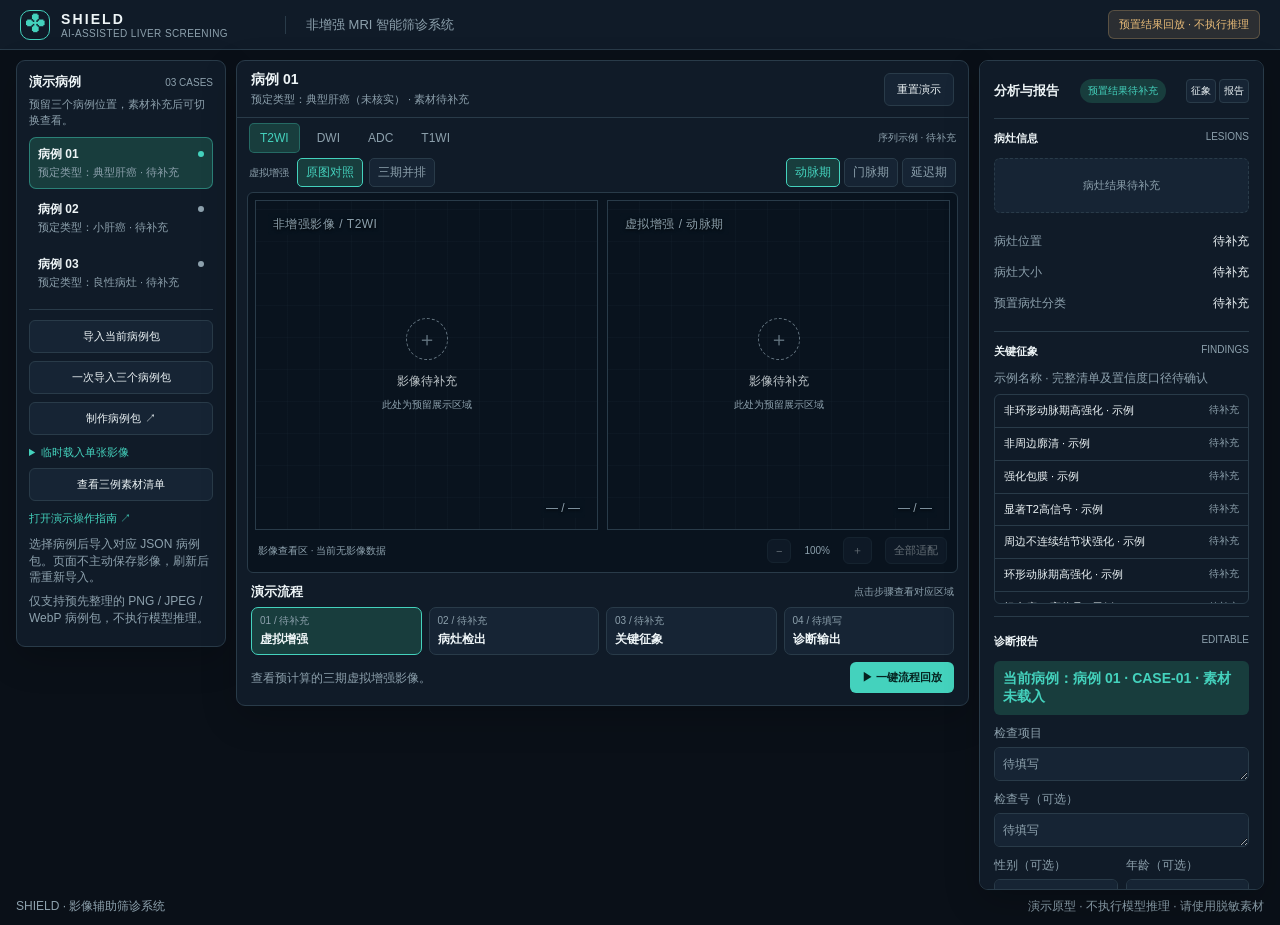
==== index.html @ f7bea554 "Publish SHIELD demonstration" ====
<!doctype html>
<html lang="zh-CN">
<head>
<meta charset="utf-8"><meta name="viewport" content="width=device-width,initial-scale=1">
<title>SHIELD · 非增强 MRI 智能筛诊系统</title>
<style>
:root{font-family:-apple-system,BlinkMacSystemFont,"Segoe UI","PingFang SC","Microsoft YaHei",sans-serif;color-scheme:dark;--bg:#0a1018;--surface:#101b28;--surface2:#162434;--text:#eef5f7;--muted:#8da1ad;--line:#293b49;--accent:#44d2bd;--accent-soft:#183d3d;--panel:#09131e;--amber:#e8bb78;--shadow:0 12px 36px #0003}
*{box-sizing:border-box}body{margin:0;background:var(--bg);color:var(--text);font-size:14px}button,textarea{font:inherit}button{cursor:pointer}button:focus-visible,textarea:focus-visible{outline:2px solid var(--accent);outline-offset:2px}.light{color-scheme:light;--bg:#eef5f4;--surface:#fff;--surface2:#f5f9f8;--text:#172e32;--muted:#6d8384;--line:#dce9e6;--accent:#148e80;--accent-soft:#dff4ee;--panel:#e6f0ed;--amber:#a46b2d;--shadow:0 16px 40px #2b61580c}.top{height:72px;background:var(--surface);border-bottom:1px solid var(--line);display:flex;align-items:center;gap:20px;padding:0 28px}.logo{display:flex;align-items:center;gap:11px;min-width:245px}.mark{width:34px;height:34px;border:1px solid var(--accent);border-radius:10px;display:grid;place-items:center;color:var(--accent);font-weight:800;font-size:19px}.brand{font-weight:800;letter-spacing:.15em;font-size:16px}.brand small{display:block;font-weight:400;letter-spacing:.04em;color:var(--muted);font-size:10px;margin-top:3px}.top-title{font-size:13px;color:var(--muted);border-left:1px solid var(--line);padding-left:20px}.spacer{flex:1}.badge{color:var(--amber);background:color-mix(in srgb,var(--amber) 12%,transparent);border:1px solid color-mix(in srgb,var(--amber) 25%,transparent);padding:6px 10px;border-radius:6px;font-size:11px;white-space:nowrap}.theme{border:1px solid var(--line);background:var(--surface2);border-radius:8px;display:flex;padding:3px;gap:2px}.theme button{border:0;background:transparent;color:var(--muted);padding:7px 10px;border-radius:5px;font-size:12px}.theme button.active{background:var(--surface);color:var(--text);box-shadow:0 2px 6px #0002}.main{max-width:1800px;margin:auto;padding:22px 26px}.intro{display:flex;align-items:end;justify-content:space-between;gap:20px;margin-bottom:20px}.eyebrow{text-transform:uppercase;color:var(--accent);font-size:10px;letter-spacing:.18em;font-weight:800}.intro h1{font-size:21px;letter-spacing:.04em;margin:7px 0 6px}.intro p{font-size:12px;color:var(--muted);margin:0}.intro-right{font-size:11px;color:var(--muted);text-align:right;line-height:1.8}.layout{display:grid;grid-template-columns:228px minmax(410px,1fr) 285px;gap:14px;align-items:start}.card{background:var(--surface);border:1px solid var(--line);border-radius:9px;box-shadow:var(--shadow)}.side{padding:18px 14px}.headrow{display:flex;justify-content:space-between;align-items:center}.label{font-size:13px;font-weight:700}.count{font-size:10px;color:var(--muted)}.side-note{font-size:11px;color:var(--muted);line-height:1.7;margin:9px 0 15px}.case{display:block;text-align:left;width:100%;border:1px solid transparent;background:transparent;color:var(--text);border-radius:7px;padding:12px;margin-bottom:6px}.case:hover{background:var(--surface2)}.case.active{border-color:color-mix(in srgb,var(--accent) 45%,transparent);background:var(--accent-soft)}.case-top{display:flex;align-items:center;justify-content:space-between;font-weight:700;font-size:12px}.case-sub{font-size:11px;color:var(--muted);margin-top:8px}.dot{width:6px;height:6px;border-radius:50%;background:var(--muted)}.case.active .dot{background:var(--accent)}.sidebar-end{margin-top:25px;border-top:1px solid var(--line);padding:16px 5px 0;color:var(--muted);font-size:11px;line-height:1.8}.work{overflow:hidden}.work-head{padding:17px 19px;display:flex;justify-content:space-between;gap:15px;align-items:center;border-bottom:1px solid var(--line)}.work-title{font-size:14px;font-weight:700}.work-title small{display:block;color:var(--muted);font-weight:400;font-size:11px;margin-top:6px}.ghost{background:var(--surface2);color:var(--text);border:1px solid var(--line);padding:8px 12px;border-radius:6px;font-size:11px}.view-controls{display:flex;gap:6px;align-items:center;padding:12px 17px;flex-wrap:wrap}.tab{background:transparent;border:1px solid transparent;color:var(--muted);padding:7px 10px;border-radius:5px;font-size:11px}.tab.active{background:var(--accent-soft);color:var(--accent);border-color:color-mix(in srgb,var(--accent) 30%,transparent)}.viewer{background:var(--panel);margin:0 14px;padding:13px;border:1px solid var(--line);border-radius:6px}.view-grid{display:grid;grid-template-columns:1fr 1fr;gap:9px}.viewport{position:relative;min-height:330px;border:1px solid var(--line);background:repeating-linear-gradient(0deg,transparent 0px,transparent 31px,color-mix(in srgb,var(--line) 22%,transparent) 32px),repeating-linear-gradient(90deg,transparent 0px,transparent 31px,color-mix(in srgb,var(--line) 22%,transparent) 32px);display:grid;place-items:center}.viewport-label{position:absolute;left:12px;top:12px;font-size:10px;letter-spacing:.04em;color:var(--muted)}.viewport-corner{position:absolute;right:12px;bottom:11px;font-size:10px;color:var(--muted)}.placeholder{text-align:center;color:var(--muted)}.placeholder-icon{width:42px;height:42px;margin:0 auto 13px;border:1px dashed var(--muted);border-radius:50%;display:grid;place-items:center;font-size:20px;font-weight:200;opacity:.7}.placeholder b{display:block;font-size:12px;font-weight:500;color:var(--text);opacity:.8}.placeholder span{display:block;font-size:10px;margin-top:8px}.under-view{display:flex;align-items:center;justify-content:space-between;gap:8px;padding:13px 5px 2px;color:var(--muted);font-size:10px}.viewtools{display:flex;gap:13px}.stages{padding:18px 19px 20px}.stages-title{display:flex;justify-content:space-between;align-items:center;margin-bottom:12px}.steps{display:grid;grid-template-columns:repeat(4,1fr);gap:7px}.step{background:var(--surface2);border:1px solid var(--line);border-radius:7px;padding:11px 9px;text-align:left;color:var(--text);min-height:58px}.step.active{border-color:var(--accent);background:var(--accent-soft)}.step small{font-size:9px;color:var(--muted);display:block;margin-bottom:5px}.step span{font-size:11px;font-weight:700}.nextrow{display:flex;align-items:center;justify-content:space-between;margin-top:13px;gap:10px}.nextrow p{color:var(--muted);font-size:10px;line-height:1.5;margin:0}.primary{background:var(--accent);color:#05221f;border:0;border-radius:6px;padding:10px 14px;font-size:11px;font-weight:700;white-space:nowrap}.right{padding:18px}.result-head{padding-bottom:15px;border-bottom:1px solid var(--line)}.pill{font-size:10px;color:var(--accent);background:var(--accent-soft);padding:5px 8px;border-radius:20px}.result-section{padding:17px 0;border-bottom:1px solid var(--line)}.section-title{font-size:11px;font-weight:700;display:flex;justify-content:space-between}.section-title span{font-size:10px;font-weight:400;color:var(--muted)}.empty{padding:17px 10px;background:var(--surface2);border:1px dashed var(--line);text-align:center;color:var(--muted);border-radius:6px;font-size:11px;margin-top:12px;line-height:1.7}.fields{margin-top:13px}.field{display:flex;justify-content:space-between;gap:10px;color:var(--muted);padding:7px 0;font-size:11px}.field span:last-child{color:var(--text)}.report{padding-top:17px}.report textarea{display:block;width:100%;min-height:93px;margin:11px 0 10px;resize:vertical;color:var(--text);background:var(--surface2);border:1px solid var(--line);border-radius:6px;padding:10px;font-size:11px;line-height:1.7}.report textarea::placeholder{color:var(--muted)}.report-actions{display:flex;justify-content:space-between;align-items:center;gap:5px}.report-actions span{font-size:10px;color:var(--muted)}.footer{margin-top:16px;color:var(--muted);font-size:10px;display:flex;justify-content:space-between;gap:10px}.light .main{padding-top:30px}.light .card{border-radius:15px}.light .top{height:76px}.light .viewport{border-radius:8px}.light .intro h1{font-size:24px;letter-spacing:0}.light .step{border-radius:10px}.light .case{border-radius:10px}.light .mark{background:var(--accent);color:white}.light .primary{color:white}.light .viewer{border-radius:10px}.light .badge{border-radius:20px}
@media(max-width:1100px){.layout{grid-template-columns:190px minmax(350px,1fr)}.right{grid-column:1/-1;display:grid;grid-template-columns:1fr 1fr;gap:15px}.right .result-head{grid-column:1/-1}.report{padding-top:0}.top-title{display:none}.logo{min-width:auto}}@media(max-width:700px){.top{height:auto;padding:13px;flex-wrap:wrap;gap:10px}.logo{flex:1}.top .badge{order:3}.main{padding:18px 12px}.intro{align-items:start}.intro-right{display:none}.layout{display:flex;flex-direction:column}.card{width:100%}.side{padding:13px}.side-note,.sidebar-end{display:none}.case{width:32%;display:inline-block;vertical-align:top;padding:10px 5px}.case-sub{font-size:10px}.view-grid{grid-template-columns:1fr}.viewport{min-height:220px}.steps{grid-template-columns:1fr 1fr}.right{display:block}.result-head{margin-bottom:0}.footer{display:block}.footer span{display:block;margin-top:5px}}
.phase-toolbar{display:flex;align-items:center;gap:6px;flex-wrap:wrap;margin:0 14px 10px}.phase-toolbar[hidden]{display:none}.phase-caption{font-size:10px;color:var(--muted);margin-right:2px}.phase-toolbar .spacer{min-width:8px}.phase-button{border:1px solid var(--line);background:var(--surface2);color:var(--muted);border-radius:5px;padding:7px 9px;font-size:11px}.phase-button.active{border-color:var(--accent);color:var(--accent);background:var(--accent-soft)}.view-grid.triple{grid-template-columns:repeat(3,minmax(0,1fr))}.view-grid.triple .viewport{min-width:0}.storage-warning{color:var(--amber)!important;line-height:1.4}@media(max-width:700px){.view-grid.triple{grid-template-columns:1fr}.phase-toolbar .spacer{display:none}.phase-toolbar{margin-top:0}.phase-caption{width:100%}}
@media print{.boot-warning{display:none}body{background:white;color:#111}.top,.intro,.side,.work,.footer,.result-head,.result-section,.report-actions{display:none!important}.main{padding:0}.layout{display:block}.right{display:block;box-shadow:none;border:0;padding:0}.report{display:block}.report:before{content:'SHIELD 非增强 MRI 智能筛诊报告 · 演示样式';display:block;font-size:20px;font-weight:bold;margin-bottom:20px}.report textarea{min-height:450px;border:0;color:#111;background:white;resize:none;font-size:14px}.report .section-title{font-size:14px}}

.lesion-toolbar{display:flex;align-items:center;gap:12px;flex-wrap:wrap;margin:0 15px 10px;color:var(--muted);font-size:11px}.lesion-toolbar[hidden]{display:none}.lesion-toolbar label{display:flex;align-items:center;gap:5px;color:var(--text)}.lesion-toolbar input{accent-color:var(--accent)}.lesion-toolbar select{background:var(--surface2);color:var(--text);border:1px solid var(--line);border-radius:5px;padding:4px;max-width:200px}.lesion-toolbar label[hidden]{display:none}.lesion-toolbar .notice{color:var(--amber)}
.report-fields{margin-top:12px;display:grid;gap:10px}.report-field{display:grid;gap:5px;font-size:11px;color:var(--muted)}.report-field input,.report-field textarea{width:100%;background:var(--surface2);border:1px solid var(--line);border-radius:6px;color:var(--text);padding:8px;font:inherit}.report-field textarea{margin:0;min-height:85px;resize:vertical}.report-field input::placeholder,.report-field textarea::placeholder{color:var(--muted)}.report-row{display:grid;grid-template-columns:1fr 1fr;gap:8px}.report-case{padding:9px;border-radius:6px;background:var(--accent-soft);color:var(--accent);font-weight:700}.print-report{display:none}.signs-note{font-size:10px;color:var(--muted);line-height:1.5;margin:10px 0 7px}.signs-list{max-height:210px;overflow:auto;border:1px solid var(--line);border-radius:6px}.sign-row{display:flex;align-items:flex-start;justify-content:space-between;gap:8px;padding:8px 9px;font-size:11px;line-height:1.45;border-bottom:1px solid var(--line)}.sign-row:last-child{border-bottom:0}.sign-row[data-finding]{width:100%;background:transparent;color:var(--text);border-top:0;border-left:0;border-right:0;text-align:left;cursor:pointer}.sign-row[data-finding]:hover,.sign-row[data-finding].active{background:var(--accent-soft)}.sign-status{white-space:nowrap;color:var(--muted);font-size:10px}
@media print{.report>*{display:none!important}.report:before{display:none}.print-report{display:block!important;color:#111;font-size:13px}.print-report h1{text-align:center;font-size:20px}.print-report .print-badge{text-align:center;color:#555;margin-bottom:20px}.print-report dl{display:grid;grid-template-columns:1fr 1fr;gap:10px;border-bottom:1px solid #aaa;padding-bottom:15px}.print-report dl div{display:flex;gap:8px}.print-report dt{font-weight:bold}.print-report dd{margin:0;min-width:0;overflow-wrap:anywhere}.print-report dt{white-space:nowrap}.print-report h2{font-size:14px;margin-top:24px}.print-report p{white-space:pre-wrap;overflow-wrap:anywhere;min-height:35px;line-height:1.6}.print-report .print-footer{border-top:1px solid #aaa;padding-top:15px}}

.boot-warning{padding:12px;background:#4a321b;color:#ffe4b2;font-size:13px}.case-import{border-top:1px solid var(--line);margin-top:18px;padding-top:14px}.case-import button{width:100%}.guide-link{display:block;color:var(--accent);font-size:11px;margin:10px 0;text-decoration:none}.builder-link{display:block;margin-top:8px;text-align:center;text-decoration:none}.single-import{margin-top:10px;font-size:11px;color:var(--muted)}.single-import summary{cursor:pointer;color:var(--accent)}.single-import label{display:flex;gap:6px;align-items:center;margin:8px 0}.single-import select{min-width:0;background:var(--surface2);color:var(--text);border:1px solid var(--line);border-radius:4px;padding:5px}.single-import button{margin-top:3px}.case-import #readinessButton{margin-top:8px}.readiness-dialog{width:min(1040px,calc(100vw - 32px));max-height:85vh;overflow:auto;background:var(--surface);color:var(--text);border:1px solid var(--line);border-radius:10px;padding:22px}.readiness-dialog::backdrop{background:#000a}.readiness-dialog p{color:var(--muted);line-height:1.6;font-size:12px}.readiness-head{display:flex;justify-content:space-between;align-items:center}.readiness-head h2{font-size:18px}.readiness-scroll{overflow:auto}.readiness-dialog table{width:100%;border-collapse:collapse;min-width:760px;text-align:left;font-size:12px}.readiness-dialog th,.readiness-dialog td{padding:12px 8px;border-bottom:1px solid var(--line)}.readiness-dialog th{color:var(--muted);font-weight:500}.case-import p{color:var(--muted);font-size:10px;line-height:1.6}.case-import .error{color:var(--amber)}.viewtools{align-items:center}.viewtools button{padding:5px 8px}.viewtools button:disabled{opacity:.4;cursor:not-allowed}.slice-controls{position:absolute;bottom:8px;left:8px;display:flex;gap:4px;align-items:center;z-index:2;color:var(--text);font-size:10px}.slice-controls button{background:#0d1c29e8;color:var(--text);border:1px solid var(--line);border-radius:4px;padding:3px 7px}.slice-controls button:disabled{opacity:.35;cursor:not-allowed}.result-choices{display:grid;gap:5px}.result-choice{border:1px solid var(--line);background:var(--surface2);color:var(--text);text-align:left;border-radius:5px;padding:8px;font-size:11px}.result-choice.active{border-color:var(--accent);color:var(--accent)}.right-jump{display:flex;gap:3px}.right-jump button{background:var(--surface2);border:1px solid var(--line);color:var(--text);border-radius:4px;padding:4px;font-size:10px}.report-backup{display:flex;flex-wrap:wrap;gap:8px;margin-top:10px}.migration-preview{max-height:48vh;overflow:auto;white-space:pre-wrap;overflow-wrap:anywhere;color:var(--text);background:var(--surface2);border:1px solid var(--line);padding:12px;font-size:12px;line-height:1.6}.migration-actions{display:flex;justify-content:flex-end;gap:8px;margin-top:14px}.clear-report[hidden]{display:none}.clear-report{display:block;margin-top:12px;background:transparent;color:var(--muted);border:0;padding:2px 0;text-decoration:underline;font-size:10px}.top .badge{white-space:normal}@media(max-width:700px){.case-import{display:block}.viewtools{flex-wrap:wrap}.case-import p{display:block}}
</style>
<link rel="stylesheet" href="presentation.css">
</head>
<body>
<div id="bootWarning" class="boot-warning" role="status">正在加载演示工作台；如果此提示持续显示，请完整解压所有文件并使用新版 Edge 或 Chrome。</div>
<header class="top"><div class="logo"><div class="mark">✣</div><div class="brand">SHIELD<small>AI-ASSISTED LIVER SCREENING</small></div></div><div class="top-title">非增强 MRI 智能筛诊系统</div><div class="spacer"></div><span class="badge">预置结果回放 · 不执行推理</span></header>
<main class="main"><div class="intro"><div><div class="eyebrow">Imaging workspace / 影像工作台</div><h1>非增强 MRI 智能筛诊</h1><p>面向肝癌高危人群 · 从影像查看到结构化报告</p></div><div class="intro-right">项目演示原型<br>病例包在本地读取</div></div>
<div class="layout"><aside class="card side"><div class="headrow"><div class="label">演示病例</div><span class="count">03 CASES</span></div><p class="side-note">预留三个病例位置，素材补充后可切换查看。</p><div id="cases"></div><div class="case-import"><button class="ghost" id="importCase">导入当前病例包</button><button class="ghost" id="batchImport" type="button" style="margin-top:8px">一次导入三个病例包</button><input id="batchFiles" type="file" accept=".json,application/json" multiple hidden><a class="ghost builder-link" href="case-builder.html" target="_blank" rel="noopener">制作病例包 ↗</a><details class="single-import"><summary>临时载入单张影像</summary><label>影像序列 <select id="singleSequence"><option>T2WI</option><option>DWI</option><option>ADC</option><option>T1WI</option><option>T1WI-IP</option><option>T1WI-OP</option><option>DWI-LOW</option><option>DWI-HIGH</option><option>PRE</option></select></label><button class="ghost" id="singleImport" type="button">选择本地图片</button><input id="singleFile" type="file" accept=".png,.jpg,.jpeg,.webp,image/png,image/jpeg,image/webp" hidden><button class="ghost" id="saveSingle" type="button" hidden>下载临时影像病例包</button><button class="ghost" id="confirmSingle" type="button" hidden>我已确认文件保存</button><p>只显示输入影像，不套用旧结果。请下载并保留病例包；报告编辑内容需另行备份，才能在其他设备恢复。</p></details><input id="caseFile" type="file" accept=".json,application/json" hidden><button class="ghost" id="readinessButton" type="button">查看三例素材清单</button><a class="guide-link" href="%E6%BC%94%E7%A4%BA%E6%93%8D%E4%BD%9C%E6%8C%87%E5%8D%97.txt" target="_blank" rel="noopener">打开演示操作指南 ↗</a><p id="importStatus" role="status">选择病例后导入对应 JSON 病例包。页面不主动保存影像，刷新后需重新导入。</p><p>仅支持预先整理的 PNG / JPEG / WebP 病例包，不执行模型推理。</p></div></aside>
<section class="card work"><div class="work-head"><div class="work-title"><span id="caseTitle">病例 01</span><small id="caseSubtitle">典型肝癌 · 素材待补充</small></div><button class="ghost" id="reset">重置演示</button></div><div class="view-controls" id="sequenceControls" aria-label="非增强序列"></div><div id="phaseToolbar" class="phase-toolbar" aria-label="虚拟增强视图"><span class="phase-caption">虚拟增强</span><button class="phase-button active" data-layout="compare" aria-pressed="true">原图对照</button><button class="phase-button" data-layout="triple" aria-pressed="false">三期并排</button><span class="spacer"></span><span id="phaseButtons"><button class="phase-button active" data-phase="0" aria-pressed="true">动脉期</button> <button class="phase-button" data-phase="1" aria-pressed="false">门脉期</button> <button class="phase-button" data-phase="2" aria-pressed="false">延迟期</button></span></div><div id="lesionToolbar" class="lesion-toolbar" hidden><label id="lesionModeWrap" hidden>查看方式 <select id="lesionMode"><option value="vector">独立标注</option><option value="rendered">预绘制结果图</option></select></label><label id="lesionRenderedWrap" hidden>结果图 <select id="lesionRendered"></select></label><span>标注显示</span><label><input type="checkbox" id="showBox">定位框</label><label><input type="checkbox" id="showContour">分割轮廓</label><label id="annotationChoice" hidden>定位到标注 <select id="annotationTarget" aria-label="定位到标注影像"></select></label><span class="notice">影像及标注素材待补充</span></div><div id="findingToolbar" class="lesion-toolbar" hidden><label id="findingModeWrap" hidden>查看方式 <select id="findingMode"><option value="evidence">证据影像</option><option value="rendered">预绘制结果图</option></select></label><label id="findingRenderedWrap" hidden>结果图 <select id="findingRendered"></select></label><span class="notice" id="findingRenderedNotice" hidden>预绘制图的标注无法单独关闭；底图关系由团队声明，未自动配准。</span></div><div class="viewer"><div class="view-grid" id="viewGrid" tabindex="-1" aria-label="影像和结果区域"><div class="viewport"><div class="viewport-label">非增强影像 / <span id="sequence">T2WI</span></div><div class="placeholder"><div class="placeholder-icon">＋</div><b>原始影像待补充</b><span>请提供该病例对应影像</span></div><span class="viewport-corner">— / —</span></div><div class="viewport"><div class="viewport-label" id="viewLabel">虚拟增强 / 结果区</div><div class="placeholder"><div class="placeholder-icon">＋</div><b id="viewPlaceholder">虚拟增强影像待补充</b><span>此处为预留展示区域</span></div><span class="viewport-corner">— / —</span></div></div><div class="under-view"><span id="viewerStatus">影像查看区 · 当前无影像数据</span><span class="viewtools"><button class="ghost" id="zoomOut" aria-label="缩小所有影像">−</button><span id="zoomValue">100%</span><button class="ghost" id="zoomIn" aria-label="放大所有影像">＋</button><button class="ghost" id="zoomReset" aria-label="所有影像恢复适配">全部适配</button></span></div></div><div class="stages"><div class="stages-title"><span class="label">演示流程</span><span class="count">点击步骤查看对应区域</span></div><div class="steps" id="steps"></div><div class="nextrow"><p id="hint">查看三期虚拟增强结果；素材待补充。</p><button class="primary" id="autoplay">▶ &nbsp;一键演示流程</button></div></div></section>
<aside class="card right"><div class="result-head headrow"><div class="label">分析与报告</div><span class="pill" id="resultStatus">预置结果待补充</span><div class="right-jump"><button id="gotoFindings" type="button">征象</button><button id="gotoReport" type="button">报告</button></div></div><div class="result-section"><div class="section-title">病灶信息 <span>LESIONS</span></div><div id="lesionResults" class="empty">病灶结果待补充</div><div class="fields"><div class="field"><span>病灶位置</span><span id="lesionLocation">待补充</span></div><div class="field"><span>病灶大小</span><span id="lesionSize">待补充</span></div><div class="field"><span>预置病灶分类</span><span id="lesionClassification">待补充</span></div></div></div><div class="result-section" id="findingsSection" tabindex="-1" aria-label="关键征象"><div class="section-title">关键征象 <span>FINDINGS</span></div><p class="signs-note">示例名称 · 完整清单及置信度口径待确认</p><div class="signs-list" aria-label="关键征象示例"><div class="sign-row"><span>非环形动脉期高强化</span><span class="sign-status">待补充</span></div><div class="sign-row"><span>非周边廓清</span><span class="sign-status">待补充</span></div><div class="sign-row"><span>强化包膜</span><span class="sign-status">待补充</span></div><div class="sign-row"><span>显著T2高信号</span><span class="sign-status">待补充</span></div><div class="sign-row"><span>周边不连续结节状强化</span><span class="sign-status">待补充</span></div><div class="sign-row"><span>环形动脉期高强化</span><span class="sign-status">待补充</span></div><div class="sign-row"><span>轻中度T2高信号</span><span class="sign-status">待补充</span></div><div class="sign-row"><span>马赛克结构</span><span class="sign-status">待补充</span></div></div></div><div class="report" id="reportSection"><div class="section-title">诊断报告 <span>EDITABLE</span></div><div class="report-fields"><div class="report-case">当前病例：<span id="reportCase">病例 01</span></div><p id="reportConflict" class="storage-warning" role="alert" hidden>报告保存冲突：本页内容未覆盖本机内容。请先备份本页，关闭其他标签页，再读取本机最新报告。</p><label class="report-field">检查项目<textarea class="report-compact" rows="1" data-report="exam" placeholder="待填写"></textarea></label><label class="report-field">检查号（可选）<textarea class="report-compact" rows="1" data-report="examNo" placeholder="待填写"></textarea></label><div class="report-row"><label class="report-field">性别（可选）<textarea class="report-compact" rows="1" data-report="sex" placeholder="待填写"></textarea></label><label class="report-field">年龄（可选）<textarea class="report-compact" rows="1" data-report="age" placeholder="待填写"></textarea></label></div><div class="report-row"><label class="report-field">检查日期（可选）<textarea class="report-compact" rows="1" data-report="examDate" placeholder="待填写"></textarea></label><label class="report-field">检查部位（可选）<textarea class="report-compact" rows="1" data-report="examRegion" placeholder="待填写"></textarea></label></div><label class="report-field">检查技术（可选）<textarea data-report="examMethod" placeholder="待填写"></textarea></label><label class="report-field">检查所见<textarea data-report="findings" placeholder="待填写"></textarea></label><label class="report-field">关键征象<textarea data-report="keySigns" placeholder="待填写"></textarea></label><label class="report-field">诊断意见<textarea data-report="diagnosis" placeholder="待填写"></textarea></label><label class="report-field">建议<textarea data-report="recommendation" placeholder="待填写"></textarea></label><div class="report-row"><label class="report-field">报告医师<textarea class="report-compact" rows="1" data-report="doctor" placeholder="待填写"></textarea></label><label class="report-field">报告日期<textarea class="report-compact" rows="1" data-report="date" placeholder="待填写"></textarea></label></div><div class="report-row"><label class="report-field">审核医师（可选）<textarea class="report-compact" rows="1" data-report="reviewer" placeholder="待填写"></textarea></label><label class="report-field">审核日期（可选）<textarea class="report-compact" rows="1" data-report="reviewDate" placeholder="待填写"></textarea></label></div></div><div class="report-actions"><span id="storageStatus" role="status">本机保存已启用，建议备份报告</span><button class="ghost" id="print">打印 / 保存 PDF ↗</button></div><div class="report-backup"><button class="ghost" id="reloadReport" hidden>读取本机最新报告</button><button class="ghost" id="exportReport">备份报告</button><button class="ghost" id="exportReportText">导出报告文本</button><button class="ghost" id="importReport">恢复报告</button><button class="ghost" id="migrateReport">核对迁移旧备份</button><input id="reportFile" type="file" accept=".json,application/json" hidden><input id="migrationFile" type="file" accept=".json,application/json" hidden></div><button class="clear-report" id="clearReport">清除当前病例本机编辑报告</button><button class="clear-report" id="clearAllReports">清除此浏览器存储区的全部 SHIELD 报告</button><button class="clear-report" id="legacyReport" hidden>恢复旧版报告（需核对病例）</button><button class="clear-report" id="slotReport" hidden>复制占位报告（需核对病例）</button><div class="print-report" id="printReport"></div></div></aside></div><div class="footer"><span>SHIELD · 影像辅助筛诊系统</span><span>演示原型 · 不执行模型推理 · 请使用脱敏素材</span></div></main>
<dialog id="batchDialog" class="readiness-dialog" aria-labelledby="batchTitle"><div class="readiness-head"><h2 id="batchTitle">导入三个病例包</h2></div><p>按病例包内编号分配；不上传，不执行模型推理。关闭或刷新后仍需重新导入。</p><p id="batchStatus" role="status" aria-live="polite"></p><ul id="batchResults"></ul><button id="batchClose" class="ghost" type="button">取消剩余导入</button></dialog><dialog id="readinessDialog" class="readiness-dialog" aria-labelledby="readinessTitle"><form method="dialog"><div class="readiness-head"><h2 id="readinessTitle">三例素材清单</h2><button class="ghost" aria-label="关闭清单">关闭</button></div><p>只统计当前页面已载入的素材，不代表病灶阴性、影像配准或医学结果已验证。关闭或刷新后需要重新导入病例包。</p><div class="readiness-scroll"><table><thead><tr><th>病例</th><th>病例包</th><th>非增强</th><th>动脉期</th><th>门脉期</th><th>延迟期</th><th>标注</th><th>征象</th><th>报告</th></tr></thead><tbody id="readinessRows"></tbody></table></div><p>不同序列与期相独立切换，不自动配准。请由团队逐一核对影像、标注和报告。</p></form></dialog>
<dialog id="migrationDialog" class="readiness-dialog" aria-labelledby="migrationTitle"><div class="readiness-head"><h2 id="migrationTitle">人工核对旧报告备份</h2></div><p>备份与当前病例的编号和包 ID 相同，但文件内容指纹不同。相同编号或包 ID 不证明患者相同；请逐项核对旧报告与当前病例，确认无误后才覆盖当前报告。</p><div id="migrationPreview" class="migration-preview"></div><div class="migration-actions"><button id="cancelMigration" class="ghost" type="button" autofocus>取消</button><button id="confirmMigration" class="primary" type="button">确认已核对并迁移</button></div></dialog>
<script src="case-data.js"></script>
<script src="viewer.js"></script>
<script src="report-backup.js"></script>
<script src="report-clear.js"></script>
<script src="app.js"></script>
</body></html>
---- presentation.css ----
/* 演示布局：在常见投影和笔记本分辨率下同时保留影像、步骤与结果。 */
@media screen and (min-width:1101px) {
  .right { position:sticky; top:10px; max-height:calc(100vh - 205px); overflow-y:auto; overscroll-behavior:contain; scrollbar-color:#52717b transparent; }
  .right:focus-within { scroll-behavior:smooth; }
  .viewport-label,.viewport-corner,.case-import p,.signs-note,.report-actions span,.footer,.field,.report-field,.nextrow p,.step span,.tab,.phase-button,.lesion-toolbar {font-size:12px}
  .step small,.count {font-size:10px}
  .lesion-toolbar label {min-height:28px; padding:3px 2px}
}
@media screen and (min-width:701px) and (max-height:900px) {
  .top {height:50px; padding:0 20px}
  .mark {width:30px; height:30px}
  .brand {font-size:14px}
  .brand small {margin-top:1px}
  .main {padding:10px 16px}
  .intro {display:none}
  .layout {gap:10px}
  .side {padding:12px}
  .side-note {margin:6px 0 8px; line-height:1.45}
  .case {padding:8px; margin-bottom:3px}
  .case-sub {margin-top:4px}
  .case-import {margin-top:10px; padding-top:10px}
  .case-import p {margin:7px 0; line-height:1.4}
  .work-head {padding:10px 14px}
  .work-title small {margin-top:3px}
  .view-controls {padding:5px 12px}
  .phase-toolbar,.lesion-toolbar {margin:0 12px 5px}
  .phase-button {padding:5px 8px}
  .viewer {margin:0 10px; padding:7px}
  .viewport {min-height:clamp(145px,calc(100vh - 450px),330px)}
  .viewer .shield-image-viewport .shield-media,
  .viewer .shield-image-viewport .shield-image {max-height:clamp(145px,calc(100vh - 450px),330px)}
  .under-view {padding:7px 3px 1px}
  .stages {padding:10px 14px 12px}
  .stages-title {margin-bottom:6px}
  .step {min-height:46px; padding:6px 8px}
  .step small {margin-bottom:2px}
  .nextrow {margin-top:7px}
  .primary {padding:8px 12px}
  .right {top:10px; max-height:calc(100vh - 70px); padding:14px}
  .result-section {padding:12px 0}
  .footer {margin-top:8px}
}
@media print {.right {position:static; max-height:none; overflow:visible}}

@media screen and (min-width:1101px) and (max-height:900px) { .layout {grid-template-columns:210px minmax(410px,1fr) 285px} }

.shield-image-viewport .viewport-label{max-width:calc(100% - 16px);line-height:1.35;overflow-wrap:anywhere}

.diagnosis-pane{display:block;place-items:normal;overflow:auto;padding:18px;background:#0d1a26;color:var(--text);max-height:330px}.diagnosis-heading{font-size:13px;font-weight:700;color:var(--accent);margin-bottom:12px}.diagnosis-section{border-bottom:1px solid var(--line);padding:8px 0}.diagnosis-section strong{font-size:12px}.diagnosis-text{white-space:pre-wrap;overflow-wrap:anywhere;font-size:12px;line-height:1.55;color:var(--muted);margin:6px 0}.diagnosis-note{font-size:11px;color:var(--muted);margin-top:10px}@media screen and (min-width:701px) and (max-height:900px){.diagnosis-pane{max-height:clamp(145px,calc(100vh - 450px),330px)}}

@media screen and (min-width:1101px){.right .result-head{position:sticky;top:-14px;z-index:5;background:var(--surface);padding-top:4px}}

@media print {dialog{display:none!important}}

.viewport:focus-visible{outline:2px solid var(--accent);outline-offset:-3px}
@media screen and (min-width:701px) and (max-width:1100px){.right{max-height:none}}
.view-controls .tab{max-width:100%;overflow-wrap:anywhere;white-space:normal;text-align:left}
@page{margin:15mm}
@media print{
  html,body,.main,.layout,.right,.report,.print-report{background:#fff!important;color:#111!important;box-shadow:none!important;border:0!important;border-radius:0!important;overflow:visible!important;max-height:none!important;height:auto!important}
  .main,.right,.report{padding:0!important;margin:0!important}
  .print-report .print-footer{break-inside:avoid;page-break-inside:avoid}
  .print-report h2{break-after:avoid;page-break-after:avoid}
  .print-report p{orphans:3;widows:3}
}
@media print{html,body{color-scheme:light!important}}

.report-field textarea.report-compact{min-height:34px;resize:vertical}
@media print{.print-report dd,.print-report .print-footer div{white-space:pre-wrap;overflow-wrap:anywhere}}
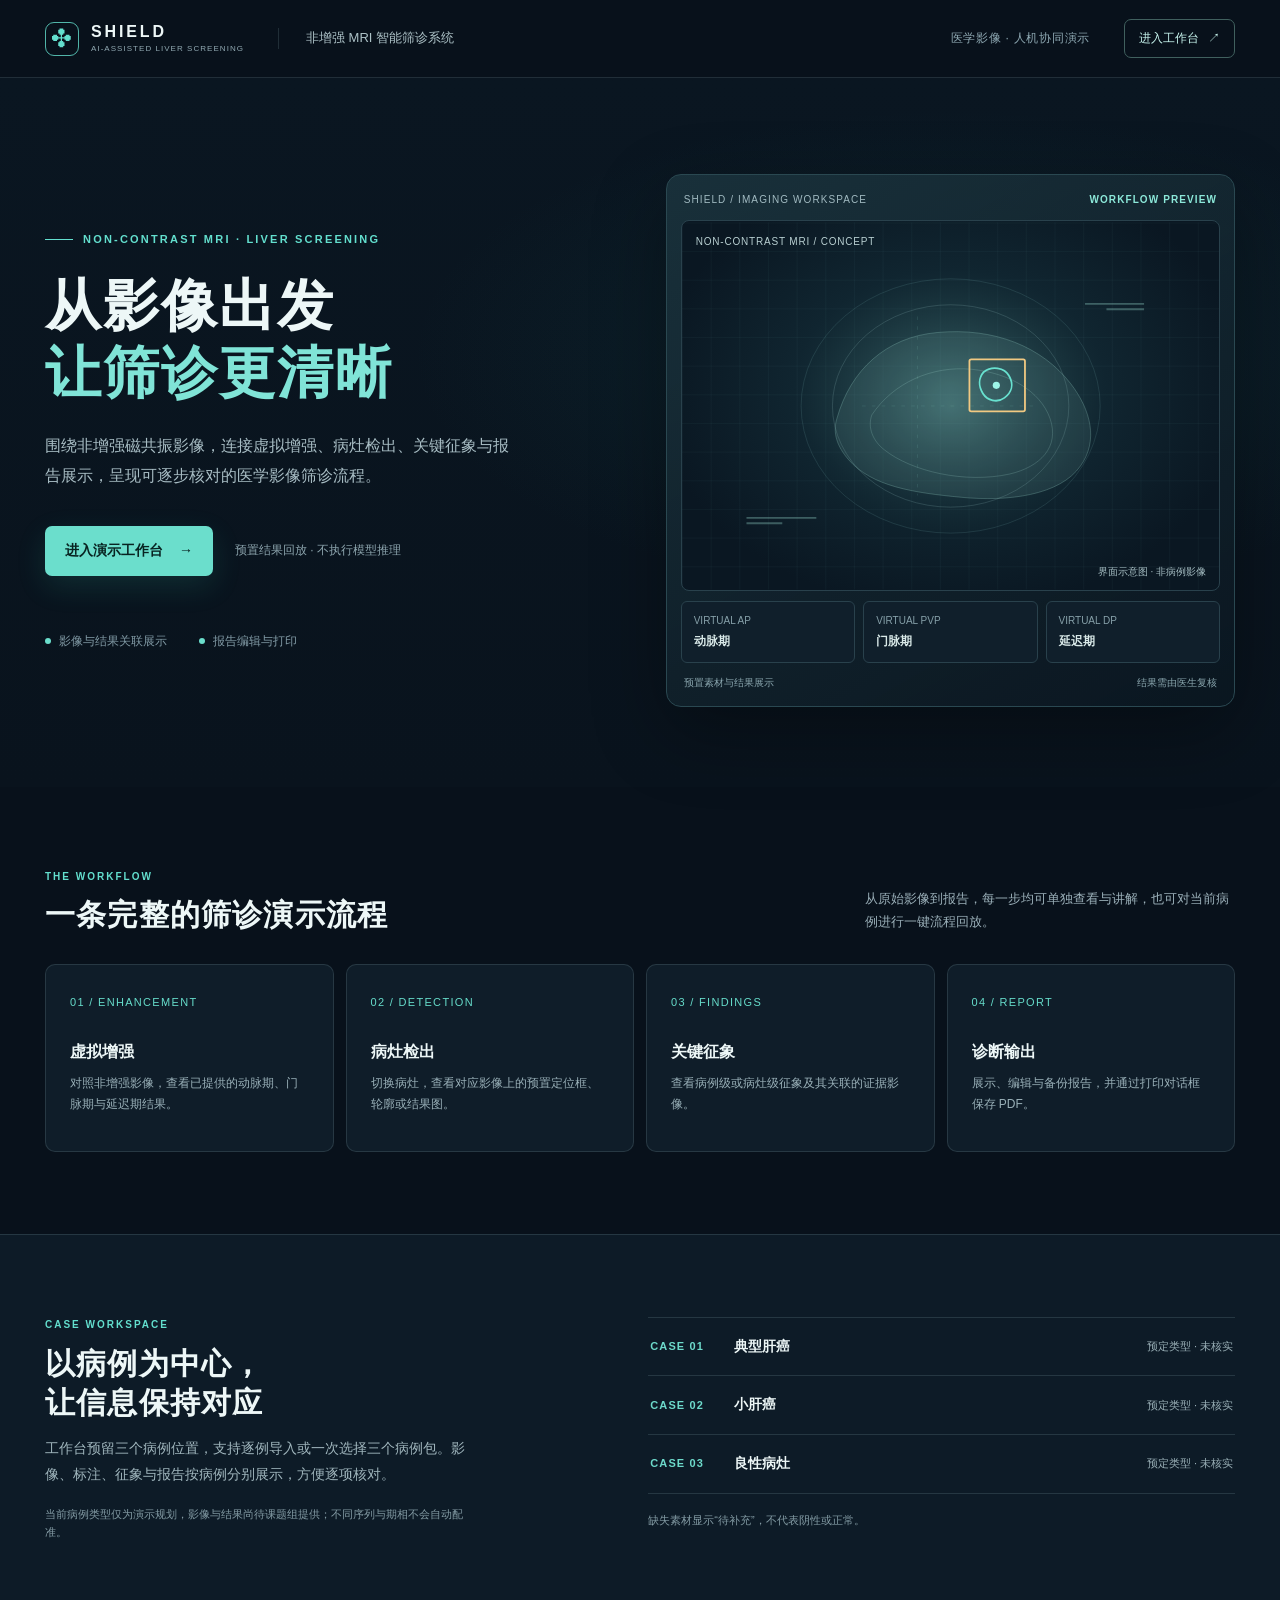
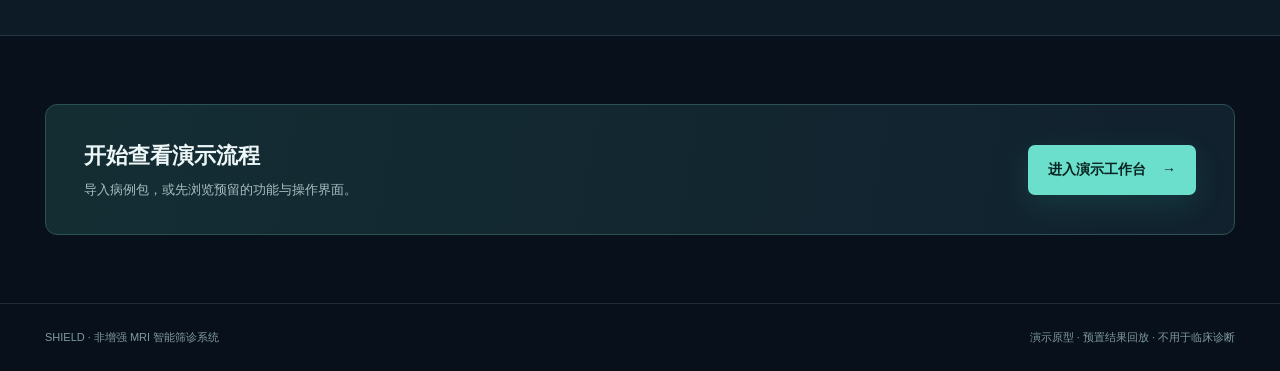
==== commit 3afb0f1d: "Add project homepage" ====
--- a/index.html
+++ b/index.html
@@ -15,21 +15,55 @@
 @media print{.report>*{display:none!important}.report:before{display:none}.print-report{display:block!important;color:#111;font-size:13px}.print-report h1{text-align:center;font-size:20px}.print-report .print-badge{text-align:center;color:#555;margin-bottom:20px}.print-report dl{display:grid;grid-template-columns:1fr 1fr;gap:10px;border-bottom:1px solid #aaa;padding-bottom:15px}.print-report dl div{display:flex;gap:8px}.print-report dt{font-weight:bold}.print-report dd{margin:0;min-width:0;overflow-wrap:anywhere}.print-report dt{white-space:nowrap}.print-report h2{font-size:14px;margin-top:24px}.print-report p{white-space:pre-wrap;overflow-wrap:anywhere;min-height:35px;line-height:1.6}.print-report .print-footer{border-top:1px solid #aaa;padding-top:15px}}
 
 .boot-warning{padding:12px;background:#4a321b;color:#ffe4b2;font-size:13px}.case-import{border-top:1px solid var(--line);margin-top:18px;padding-top:14px}.case-import button{width:100%}.guide-link{display:block;color:var(--accent);font-size:11px;margin:10px 0;text-decoration:none}.builder-link{display:block;margin-top:8px;text-align:center;text-decoration:none}.single-import{margin-top:10px;font-size:11px;color:var(--muted)}.single-import summary{cursor:pointer;color:var(--accent)}.single-import label{display:flex;gap:6px;align-items:center;margin:8px 0}.single-import select{min-width:0;background:var(--surface2);color:var(--text);border:1px solid var(--line);border-radius:4px;padding:5px}.single-import button{margin-top:3px}.case-import #readinessButton{margin-top:8px}.readiness-dialog{width:min(1040px,calc(100vw - 32px));max-height:85vh;overflow:auto;background:var(--surface);color:var(--text);border:1px solid var(--line);border-radius:10px;padding:22px}.readiness-dialog::backdrop{background:#000a}.readiness-dialog p{color:var(--muted);line-height:1.6;font-size:12px}.readiness-head{display:flex;justify-content:space-between;align-items:center}.readiness-head h2{font-size:18px}.readiness-scroll{overflow:auto}.readiness-dialog table{width:100%;border-collapse:collapse;min-width:760px;text-align:left;font-size:12px}.readiness-dialog th,.readiness-dialog td{padding:12px 8px;border-bottom:1px solid var(--line)}.readiness-dialog th{color:var(--muted);font-weight:500}.case-import p{color:var(--muted);font-size:10px;line-height:1.6}.case-import .error{color:var(--amber)}.viewtools{align-items:center}.viewtools button{padding:5px 8px}.viewtools button:disabled{opacity:.4;cursor:not-allowed}.slice-controls{position:absolute;bottom:8px;left:8px;display:flex;gap:4px;align-items:center;z-index:2;color:var(--text);font-size:10px}.slice-controls button{background:#0d1c29e8;color:var(--text);border:1px solid var(--line);border-radius:4px;padding:3px 7px}.slice-controls button:disabled{opacity:.35;cursor:not-allowed}.result-choices{display:grid;gap:5px}.result-choice{border:1px solid var(--line);background:var(--surface2);color:var(--text);text-align:left;border-radius:5px;padding:8px;font-size:11px}.result-choice.active{border-color:var(--accent);color:var(--accent)}.right-jump{display:flex;gap:3px}.right-jump button{background:var(--surface2);border:1px solid var(--line);color:var(--text);border-radius:4px;padding:4px;font-size:10px}.report-backup{display:flex;flex-wrap:wrap;gap:8px;margin-top:10px}.migration-preview{max-height:48vh;overflow:auto;white-space:pre-wrap;overflow-wrap:anywhere;color:var(--text);background:var(--surface2);border:1px solid var(--line);padding:12px;font-size:12px;line-height:1.6}.migration-actions{display:flex;justify-content:flex-end;gap:8px;margin-top:14px}.clear-report[hidden]{display:none}.clear-report{display:block;margin-top:12px;background:transparent;color:var(--muted);border:0;padding:2px 0;text-decoration:underline;font-size:10px}.top .badge{white-space:normal}@media(max-width:700px){.case-import{display:block}.viewtools{flex-wrap:wrap}.case-import p{display:block}}
+
+
+.sh-home{--sh-bg:#08111b;--sh-card:#101f2c;--sh-line:rgba(160,199,207,.16);--sh-ink:#edf7f7;--sh-muted:#9aafb8;--sh-accent:#63dfce;min-height:100vh;background:var(--sh-bg);color:var(--sh-ink);font-family:-apple-system,BlinkMacSystemFont,"Segoe UI","Microsoft YaHei",sans-serif;font-size:15px;line-height:1.55;overflow:hidden}
+.sh-home *{box-sizing:border-box}.sh-home a{color:inherit;text-decoration:none}.sh-home button,.sh-home a{font:inherit}.sh-home a:focus-visible{outline:2px solid var(--sh-accent);outline-offset:4px}.sh-wrap{width:min(1190px,calc(100% - 64px));margin:0 auto}.sh-home-header{height:78px;border-bottom:1px solid var(--sh-line);display:flex;align-items:center}.sh-home-header .sh-wrap{display:flex;align-items:center;gap:34px}.sh-brand{display:flex;align-items:center;gap:12px;flex-shrink:0}.sh-brand-mark{width:34px;height:34px;display:grid;place-items:center;border:1px solid rgba(99,223,206,.8);border-radius:9px;color:var(--sh-accent);font-size:20px;line-height:1}.sh-brand-word{font-size:16px;font-weight:750;letter-spacing:.18em;line-height:1}.sh-brand-word small{display:block;margin-top:5px;font-size:8px;letter-spacing:.13em;font-weight:500;color:#91a9b2}.sh-header-name{padding-left:27px;border-left:1px solid var(--sh-line);font-size:13px;color:#adc2c7}.sh-header-spacer{flex:1}.sh-header-label{color:#8ea8b2;font-size:12px;letter-spacing:.06em}.sh-home .sh-header-action{display:inline-flex;align-items:center;gap:9px;padding:9px 14px;border:1px solid #40605e;border-radius:7px;color:#c8f6ef;font-size:12px;white-space:nowrap}.sh-home .sh-header-action:hover{background:#173b3a}
+.sh-hero{position:relative;padding:96px 0 80px;background:radial-gradient(ellipse at 74% 39%,rgba(25,111,113,.16),transparent 40%),linear-gradient(180deg,#0a1621 0%,#09131d 100%)}.sh-hero-grid{display:grid;grid-template-columns:1fr 1.03fr;align-items:center;gap:68px}.sh-kicker{display:flex;align-items:center;gap:10px;color:var(--sh-accent);font-size:11px;letter-spacing:.2em;font-weight:700}.sh-kicker:before{content:"";width:28px;height:1px;background:var(--sh-accent)}.sh-hero h1{font-size:clamp(42px,4.4vw,62px);line-height:1.2;letter-spacing:.035em;font-weight:700;margin:24px 0}.sh-hero h1 em{font-style:normal;color:#80e4d7}.sh-description{max-width:475px;color:#a8bdc4;font-size:16px;line-height:1.9;margin:0}.sh-actions{display:flex;align-items:center;gap:22px;margin-top:34px;flex-wrap:wrap}.sh-home .sh-primary{display:inline-flex;align-items:center;justify-content:center;gap:16px;border-radius:7px;padding:14px 20px;background:#6bdecc;color:#082321;font-weight:700;font-size:14px;box-shadow:0 10px 30px #35c9ac24}.sh-home .sh-primary:hover{background:#8aebdc}.sh-action-note{font-size:12px;color:#8ca4ad}.sh-home-meta{margin-top:56px;display:flex;gap:32px;color:#819aa5;font-size:12px}.sh-home-meta span{display:flex;align-items:center;gap:8px}.sh-home-meta i{display:block;width:6px;height:6px;border-radius:50%;background:#6bdecc}
+.sh-visual{position:relative;border:1px solid #2a4851;border-radius:15px;padding:14px;background:linear-gradient(150deg,rgba(29,55,65,.78),rgba(10,22,32,.96));box-shadow:0 25px 75px #0005}.sh-visual-top{display:flex;align-items:center;justify-content:space-between;color:#a1bac1;font-size:10px;letter-spacing:.11em;padding:3px 3px 12px}.sh-visual-top b{font-size:10px;color:#8ce8d9;font-weight:600}.sh-scan{position:relative;overflow:hidden;border-radius:8px;border:1px solid #29414c;aspect-ratio:1.45;background:radial-gradient(ellipse at 50% 45%,#24454c 0%,#102530 41%,#0a1722 78%)}.sh-scan svg{display:block;width:100%;height:100%}.sh-scan-tag{position:absolute;top:13px;left:14px;color:#b8cfd1;font-size:10px;letter-spacing:.08em}.sh-scan-note{position:absolute;right:13px;bottom:11px;color:#a6bec3;font-size:10px}.sh-visual-bottom{display:grid;grid-template-columns:repeat(3,1fr);gap:8px;margin-top:10px}.sh-phase{padding:11px 12px;border:1px solid #29414c;border-radius:6px;background:#101f2b;color:#86a0a9;font-size:10px}.sh-phase strong{display:block;color:#d9e9e8;font-size:12px;font-weight:600;margin-top:3px}.sh-visual-foot{display:flex;justify-content:space-between;gap:10px;padding:12px 3px 2px;color:#89a5ad;font-size:10px}
+.sh-section{padding:82px 0}.sh-section-top{display:flex;justify-content:space-between;align-items:end;gap:32px;margin-bottom:30px}.sh-eyebrow{color:var(--sh-accent);font-size:10px;letter-spacing:.2em;font-weight:700}.sh-section h2{font-size:30px;letter-spacing:.04em;line-height:1.3;margin:10px 0 0}.sh-section-desc{max-width:370px;color:var(--sh-muted);font-size:13px;line-height:1.8;margin:0}.sh-flow-grid{display:grid;grid-template-columns:repeat(4,1fr);gap:12px}.sh-step{min-height:188px;padding:24px;border:1px solid var(--sh-line);background:#0f1d29;border-radius:10px}.sh-step-num{color:#66dcca;font-size:11px;letter-spacing:.12em}.sh-step h3{font-size:16px;margin:28px 0 8px}.sh-step p{font-size:12px;color:#99b0b8;margin:0;line-height:1.8}.sh-split{background:#0d1b27;border-top:1px solid var(--sh-line);border-bottom:1px solid var(--sh-line)}.sh-split-grid{display:grid;grid-template-columns:1fr 1.1fr;gap:70px;align-items:start}.sh-split h2{margin-top:12px}.sh-split p{color:#a0b6bd;line-height:1.85;font-size:14px;max-width:430px}.sh-case-list{border-top:1px solid var(--sh-line)}.sh-case-row{display:grid;grid-template-columns:68px 1fr auto;align-items:center;gap:16px;padding:18px 2px;border-bottom:1px solid var(--sh-line)}.sh-case-row b{font-size:11px;letter-spacing:.1em;color:#6ddacb}.sh-case-row strong{font-size:14px;font-weight:600}.sh-case-row span{font-size:11px;color:#9ab0b7}.sh-note{margin-top:17px;font-size:11px!important;color:#839ba4!important;line-height:1.7!important}
+.sh-bottom{padding:68px 0}.sh-bottom-box{display:flex;align-items:center;justify-content:space-between;gap:30px;padding:34px 38px;border:1px solid #2c5154;border-radius:12px;background:linear-gradient(100deg,#142d33,#11212e)}.sh-bottom-box h2{font-size:22px;margin:0 0 7px}.sh-bottom-box p{font-size:13px;color:#a7bfc4;margin:0}.sh-footer{border-top:1px solid var(--sh-line);padding:25px 0;color:#8099a2;font-size:11px}.sh-footer .sh-wrap{display:flex;justify-content:space-between;gap:20px;flex-wrap:wrap}
+@media(max-width:900px){.sh-hero{padding:65px 0}.sh-hero-grid{gap:35px}.sh-hero h1{font-size:42px}.sh-flow-grid{grid-template-columns:repeat(2,1fr)}.sh-split-grid{gap:35px}.sh-header-label{display:none}}
+@media(max-width:700px){.sh-wrap{width:calc(100% - 36px)}.sh-home-header{height:68px}.sh-header-name{display:none}.sh-home-header .sh-wrap{gap:10px}.sh-hero{padding:55px 0}.sh-hero-grid{grid-template-columns:1fr;gap:40px}.sh-hero h1{font-size:38px}.sh-description{font-size:14px}.sh-home-meta{margin-top:36px;gap:17px;flex-wrap:wrap}.sh-section{padding:58px 0}.sh-section-top{display:block}.sh-section-desc{margin-top:14px}.sh-section h2{font-size:25px}.sh-split-grid{grid-template-columns:1fr;gap:25px}.sh-bottom{padding:45px 0}.sh-bottom-box{display:block;padding:26px}.sh-bottom-box .sh-primary{margin-top:22px}.sh-case-row{grid-template-columns:62px 1fr auto;gap:8px}.sh-case-row span{font-size:10px}}
+@media(max-width:400px){.sh-flow-grid{grid-template-columns:1fr}.sh-step{min-height:150px}.sh-step h3{margin-top:18px}.sh-home .sh-header-action{padding:8px;font-size:11px}}
+
+@media(max-width:400px){.sh-home-header .sh-brand{gap:8px}.sh-brand-mark{width:30px;height:30px}.sh-brand-word{font-size:14px}.sh-brand-word small{font-size:7px;letter-spacing:.04em}.sh-home .sh-header-action{gap:4px;padding:7px}}
+.sh-home[hidden],#workspaceView[hidden]{display:none!important}
+.workspace-home{color:var(--accent);text-decoration:none;font-size:12px;white-space:nowrap}.workspace-home:focus-visible{outline:2px solid var(--accent);outline-offset:3px}
+@media print{.sh-home{display:none!important}}
 </style>
 <link rel="stylesheet" href="presentation.css">
 </head>
 <body>
+<main class="sh-home" id="landingView">
+<header class="sh-home-header"><div class="sh-wrap"><div class="sh-brand"><span class="sh-brand-mark" aria-hidden="true">✣</span><span class="sh-brand-word">SHIELD<small>AI-ASSISTED LIVER SCREENING</small></span></div><span class="sh-header-name">非增强 MRI 智能筛诊系统</span><span class="sh-header-spacer"></span><span class="sh-header-label">医学影像 · 人机协同演示</span><a class="sh-header-action" href="#workspace">进入工作台 <span aria-hidden="true">↗</span></a></div></header>
+<section class="sh-hero"><div class="sh-wrap sh-hero-grid"><div><div class="sh-kicker">NON-CONTRAST MRI · LIVER SCREENING</div><h1>从影像出发<br><em>让筛诊更清晰</em></h1><p class="sh-description">围绕非增强磁共振影像，连接虚拟增强、病灶检出、关键征象与报告展示，呈现可逐步核对的医学影像筛诊流程。</p><div class="sh-actions"><a class="sh-primary" href="#workspace">进入演示工作台 <span aria-hidden="true">→</span></a><span class="sh-action-note">预置结果回放 · 不执行模型推理</span></div><noscript><p class="sh-note">演示工作台需要启用 JavaScript，请在浏览器设置中开启后重新加载。</p></noscript><div class="sh-home-meta"><span><i></i>影像与结果关联展示</span><span><i></i>报告编辑与打印</span></div></div>
+<div class="sh-visual" aria-label="系统影像界面示意图，不是真实病例影像"><div class="sh-visual-top"><span>SHIELD / IMAGING WORKSPACE</span><b>WORKFLOW PREVIEW</b></div><div class="sh-scan"><span class="sh-scan-tag">NON-CONTRAST MRI / CONCEPT</span><svg viewBox="0 0 600 410" role="img" aria-label="抽象的影像查看界面示意"><defs><pattern id="shGrid" width="32" height="32" patternUnits="userSpaceOnUse"><path d="M32 0H0V32" fill="none" stroke="#81bfc2" stroke-opacity=".09"/></pattern><radialGradient id="shCore"><stop stop-color="#73b6b1" stop-opacity=".32"/><stop offset="1" stop-color="#17353b" stop-opacity=".1"/></radialGradient></defs><rect width="600" height="410" fill="url(#shGrid)"/><ellipse cx="300" cy="205" rx="167" ry="142" fill="url(#shCore)" stroke="#8ac7c5" stroke-opacity=".16"/><ellipse cx="300" cy="205" rx="132" ry="113" fill="none" stroke="#a4d2cf" stroke-opacity=".2"/><path d="M173 219c15-54 55-91 112-96 64-6 117 16 149 57 23 30 31 64 11 92-23 33-81 40-133 35-53-5-100-12-126-42-13-15-18-30-13-46Z" fill="#80bbb2" fill-opacity=".12" stroke="#a3dcd0" stroke-opacity=".28"/><path d="M212 215c24-36 67-55 111-51 42 4 77 24 88 55 11 32-11 54-45 62-50 11-110-3-140-27-13-10-19-25-14-39Z" fill="none" stroke="#a7ddd3" stroke-opacity=".23"/><path d="M263 105v200M201 205h198" stroke="#8ddacc" stroke-opacity=".13" stroke-dasharray="4 7"/><rect x="321" y="153" width="62" height="58" rx="2" fill="none" stroke="#f1c982" stroke-width="2"/><path d="M337 167c9-7 23-5 28 4 6 10 3 19-5 25-8 6-19 3-24-5-5-8-5-17 1-24Z" fill="none" stroke="#68e1cf" stroke-width="2"/><circle cx="351" cy="182" r="4" fill="#9df5e8"/><path d="M72 330h78M72 336h40M450 91h66M474 97h42" stroke="#96d7cb" stroke-opacity=".35" stroke-width="2"/></svg><span class="sh-scan-note">界面示意图 · 非病例影像</span></div><div class="sh-visual-bottom"><div class="sh-phase">VIRTUAL AP<strong>动脉期</strong></div><div class="sh-phase">VIRTUAL PVP<strong>门脉期</strong></div><div class="sh-phase">VIRTUAL DP<strong>延迟期</strong></div></div><div class="sh-visual-foot"><span>预置素材与结果展示</span><span>结果需由医生复核</span></div></div></div></section>
+<section class="sh-section" id="sh-flow"><div class="sh-wrap"><div class="sh-section-top"><div><div class="sh-eyebrow">THE WORKFLOW</div><h2>一条完整的筛诊演示流程</h2></div><p class="sh-section-desc">从原始影像到报告，每一步均可单独查看与讲解，也可对当前病例进行一键流程回放。</p></div><div class="sh-flow-grid"><article class="sh-step"><span class="sh-step-num">01 / ENHANCEMENT</span><h3>虚拟增强</h3><p>对照非增强影像，查看已提供的动脉期、门脉期与延迟期结果。</p></article><article class="sh-step"><span class="sh-step-num">02 / DETECTION</span><h3>病灶检出</h3><p>切换病灶，查看对应影像上的预置定位框、轮廓或结果图。</p></article><article class="sh-step"><span class="sh-step-num">03 / FINDINGS</span><h3>关键征象</h3><p>查看病例级或病灶级征象及其关联的证据影像。</p></article><article class="sh-step"><span class="sh-step-num">04 / REPORT</span><h3>诊断输出</h3><p>展示、编辑与备份报告，并通过打印对话框保存 PDF。</p></article></div></div></section>
+<section class="sh-section sh-split"><div class="sh-wrap sh-split-grid"><div><div class="sh-eyebrow">CASE WORKSPACE</div><h2>以病例为中心，<br>让信息保持对应</h2><p>工作台预留三个病例位置，支持逐例导入或一次选择三个病例包。影像、标注、征象与报告按病例分别展示，方便逐项核对。</p><p class="sh-note">当前病例类型仅为演示规划，影像与结果尚待课题组提供；不同序列与期相不会自动配准。</p></div><div class="sh-case-list"><div class="sh-case-row"><b>CASE 01</b><strong>典型肝癌</strong><span>预定类型 · 未核实</span></div><div class="sh-case-row"><b>CASE 02</b><strong>小肝癌</strong><span>预定类型 · 未核实</span></div><div class="sh-case-row"><b>CASE 03</b><strong>良性病灶</strong><span>预定类型 · 未核实</span></div><p class="sh-note">缺失素材显示“待补充”，不代表阴性或正常。</p></div></div></section>
+<section class="sh-bottom"><div class="sh-wrap"><div class="sh-bottom-box"><div><h2>开始查看演示流程</h2><p>导入病例包，或先浏览预留的功能与操作界面。</p></div><a class="sh-primary" href="#workspace">进入演示工作台 <span aria-hidden="true">→</span></a></div></div></section>
+<footer class="sh-footer"><div class="sh-wrap"><span>SHIELD · 非增强 MRI 智能筛诊系统</span><span>演示原型 · 预置结果回放 · 不用于临床诊断</span></div></footer>
+</main>
+<div id="workspaceView" hidden>
 <div id="bootWarning" class="boot-warning" role="status">正在加载演示工作台；如果此提示持续显示，请完整解压所有文件并使用新版 Edge 或 Chrome。</div>
-<header class="top"><div class="logo"><div class="mark">✣</div><div class="brand">SHIELD<small>AI-ASSISTED LIVER SCREENING</small></div></div><div class="top-title">非增强 MRI 智能筛诊系统</div><div class="spacer"></div><span class="badge">预置结果回放 · 不执行推理</span></header>
+<header class="top"><div class="logo"><div class="mark">✣</div><div class="brand">SHIELD<small>AI-ASSISTED LIVER SCREENING</small></div></div><div class="top-title">非增强 MRI 智能筛诊系统</div><a class="workspace-home" href="#home">← 返回首页</a><div class="spacer"></div><span class="badge">预置结果回放 · 不执行推理</span></header>
 <main class="main"><div class="intro"><div><div class="eyebrow">Imaging workspace / 影像工作台</div><h1>非增强 MRI 智能筛诊</h1><p>面向肝癌高危人群 · 从影像查看到结构化报告</p></div><div class="intro-right">项目演示原型<br>病例包在本地读取</div></div>
 <div class="layout"><aside class="card side"><div class="headrow"><div class="label">演示病例</div><span class="count">03 CASES</span></div><p class="side-note">预留三个病例位置，素材补充后可切换查看。</p><div id="cases"></div><div class="case-import"><button class="ghost" id="importCase">导入当前病例包</button><button class="ghost" id="batchImport" type="button" style="margin-top:8px">一次导入三个病例包</button><input id="batchFiles" type="file" accept=".json,application/json" multiple hidden><a class="ghost builder-link" href="case-builder.html" target="_blank" rel="noopener">制作病例包 ↗</a><details class="single-import"><summary>临时载入单张影像</summary><label>影像序列 <select id="singleSequence"><option>T2WI</option><option>DWI</option><option>ADC</option><option>T1WI</option><option>T1WI-IP</option><option>T1WI-OP</option><option>DWI-LOW</option><option>DWI-HIGH</option><option>PRE</option></select></label><button class="ghost" id="singleImport" type="button">选择本地图片</button><input id="singleFile" type="file" accept=".png,.jpg,.jpeg,.webp,image/png,image/jpeg,image/webp" hidden><button class="ghost" id="saveSingle" type="button" hidden>下载临时影像病例包</button><button class="ghost" id="confirmSingle" type="button" hidden>我已确认文件保存</button><p>只显示输入影像，不套用旧结果。请下载并保留病例包；报告编辑内容需另行备份，才能在其他设备恢复。</p></details><input id="caseFile" type="file" accept=".json,application/json" hidden><button class="ghost" id="readinessButton" type="button">查看三例素材清单</button><a class="guide-link" href="%E6%BC%94%E7%A4%BA%E6%93%8D%E4%BD%9C%E6%8C%87%E5%8D%97.txt" target="_blank" rel="noopener">打开演示操作指南 ↗</a><p id="importStatus" role="status">选择病例后导入对应 JSON 病例包。页面不主动保存影像，刷新后需重新导入。</p><p>仅支持预先整理的 PNG / JPEG / WebP 病例包，不执行模型推理。</p></div></aside>
 <section class="card work"><div class="work-head"><div class="work-title"><span id="caseTitle">病例 01</span><small id="caseSubtitle">典型肝癌 · 素材待补充</small></div><button class="ghost" id="reset">重置演示</button></div><div class="view-controls" id="sequenceControls" aria-label="非增强序列"></div><div id="phaseToolbar" class="phase-toolbar" aria-label="虚拟增强视图"><span class="phase-caption">虚拟增强</span><button class="phase-button active" data-layout="compare" aria-pressed="true">原图对照</button><button class="phase-button" data-layout="triple" aria-pressed="false">三期并排</button><span class="spacer"></span><span id="phaseButtons"><button class="phase-button active" data-phase="0" aria-pressed="true">动脉期</button> <button class="phase-button" data-phase="1" aria-pressed="false">门脉期</button> <button class="phase-button" data-phase="2" aria-pressed="false">延迟期</button></span></div><div id="lesionToolbar" class="lesion-toolbar" hidden><label id="lesionModeWrap" hidden>查看方式 <select id="lesionMode"><option value="vector">独立标注</option><option value="rendered">预绘制结果图</option></select></label><label id="lesionRenderedWrap" hidden>结果图 <select id="lesionRendered"></select></label><span>标注显示</span><label><input type="checkbox" id="showBox">定位框</label><label><input type="checkbox" id="showContour">分割轮廓</label><label id="annotationChoice" hidden>定位到标注 <select id="annotationTarget" aria-label="定位到标注影像"></select></label><span class="notice">影像及标注素材待补充</span></div><div id="findingToolbar" class="lesion-toolbar" hidden><label id="findingModeWrap" hidden>查看方式 <select id="findingMode"><option value="evidence">证据影像</option><option value="rendered">预绘制结果图</option></select></label><label id="findingRenderedWrap" hidden>结果图 <select id="findingRendered"></select></label><span class="notice" id="findingRenderedNotice" hidden>预绘制图的标注无法单独关闭；底图关系由团队声明，未自动配准。</span></div><div class="viewer"><div class="view-grid" id="viewGrid" tabindex="-1" aria-label="影像和结果区域"><div class="viewport"><div class="viewport-label">非增强影像 / <span id="sequence">T2WI</span></div><div class="placeholder"><div class="placeholder-icon">＋</div><b>原始影像待补充</b><span>请提供该病例对应影像</span></div><span class="viewport-corner">— / —</span></div><div class="viewport"><div class="viewport-label" id="viewLabel">虚拟增强 / 结果区</div><div class="placeholder"><div class="placeholder-icon">＋</div><b id="viewPlaceholder">虚拟增强影像待补充</b><span>此处为预留展示区域</span></div><span class="viewport-corner">— / —</span></div></div><div class="under-view"><span id="viewerStatus">影像查看区 · 当前无影像数据</span><span class="viewtools"><button class="ghost" id="zoomOut" aria-label="缩小所有影像">−</button><span id="zoomValue">100%</span><button class="ghost" id="zoomIn" aria-label="放大所有影像">＋</button><button class="ghost" id="zoomReset" aria-label="所有影像恢复适配">全部适配</button></span></div></div><div class="stages"><div class="stages-title"><span class="label">演示流程</span><span class="count">点击步骤查看对应区域</span></div><div class="steps" id="steps"></div><div class="nextrow"><p id="hint">查看三期虚拟增强结果；素材待补充。</p><button class="primary" id="autoplay">▶ &nbsp;一键演示流程</button></div></div></section>
 <aside class="card right"><div class="result-head headrow"><div class="label">分析与报告</div><span class="pill" id="resultStatus">预置结果待补充</span><div class="right-jump"><button id="gotoFindings" type="button">征象</button><button id="gotoReport" type="button">报告</button></div></div><div class="result-section"><div class="section-title">病灶信息 <span>LESIONS</span></div><div id="lesionResults" class="empty">病灶结果待补充</div><div class="fields"><div class="field"><span>病灶位置</span><span id="lesionLocation">待补充</span></div><div class="field"><span>病灶大小</span><span id="lesionSize">待补充</span></div><div class="field"><span>预置病灶分类</span><span id="lesionClassification">待补充</span></div></div></div><div class="result-section" id="findingsSection" tabindex="-1" aria-label="关键征象"><div class="section-title">关键征象 <span>FINDINGS</span></div><p class="signs-note">示例名称 · 完整清单及置信度口径待确认</p><div class="signs-list" aria-label="关键征象示例"><div class="sign-row"><span>非环形动脉期高强化</span><span class="sign-status">待补充</span></div><div class="sign-row"><span>非周边廓清</span><span class="sign-status">待补充</span></div><div class="sign-row"><span>强化包膜</span><span class="sign-status">待补充</span></div><div class="sign-row"><span>显著T2高信号</span><span class="sign-status">待补充</span></div><div class="sign-row"><span>周边不连续结节状强化</span><span class="sign-status">待补充</span></div><div class="sign-row"><span>环形动脉期高强化</span><span class="sign-status">待补充</span></div><div class="sign-row"><span>轻中度T2高信号</span><span class="sign-status">待补充</span></div><div class="sign-row"><span>马赛克结构</span><span class="sign-status">待补充</span></div></div></div><div class="report" id="reportSection"><div class="section-title">诊断报告 <span>EDITABLE</span></div><div class="report-fields"><div class="report-case">当前病例：<span id="reportCase">病例 01</span></div><p id="reportConflict" class="storage-warning" role="alert" hidden>报告保存冲突：本页内容未覆盖本机内容。请先备份本页，关闭其他标签页，再读取本机最新报告。</p><label class="report-field">检查项目<textarea class="report-compact" rows="1" data-report="exam" placeholder="待填写"></textarea></label><label class="report-field">检查号（可选）<textarea class="report-compact" rows="1" data-report="examNo" placeholder="待填写"></textarea></label><div class="report-row"><label class="report-field">性别（可选）<textarea class="report-compact" rows="1" data-report="sex" placeholder="待填写"></textarea></label><label class="report-field">年龄（可选）<textarea class="report-compact" rows="1" data-report="age" placeholder="待填写"></textarea></label></div><div class="report-row"><label class="report-field">检查日期（可选）<textarea class="report-compact" rows="1" data-report="examDate" placeholder="待填写"></textarea></label><label class="report-field">检查部位（可选）<textarea class="report-compact" rows="1" data-report="examRegion" placeholder="待填写"></textarea></label></div><label class="report-field">检查技术（可选）<textarea data-report="examMethod" placeholder="待填写"></textarea></label><label class="report-field">检查所见<textarea data-report="findings" placeholder="待填写"></textarea></label><label class="report-field">关键征象<textarea data-report="keySigns" placeholder="待填写"></textarea></label><label class="report-field">诊断意见<textarea data-report="diagnosis" placeholder="待填写"></textarea></label><label class="report-field">建议<textarea data-report="recommendation" placeholder="待填写"></textarea></label><div class="report-row"><label class="report-field">报告医师<textarea class="report-compact" rows="1" data-report="doctor" placeholder="待填写"></textarea></label><label class="report-field">报告日期<textarea class="report-compact" rows="1" data-report="date" placeholder="待填写"></textarea></label></div><div class="report-row"><label class="report-field">审核医师（可选）<textarea class="report-compact" rows="1" data-report="reviewer" placeholder="待填写"></textarea></label><label class="report-field">审核日期（可选）<textarea class="report-compact" rows="1" data-report="reviewDate" placeholder="待填写"></textarea></label></div></div><div class="report-actions"><span id="storageStatus" role="status">本机保存已启用，建议备份报告</span><button class="ghost" id="print">打印 / 保存 PDF ↗</button></div><div class="report-backup"><button class="ghost" id="reloadReport" hidden>读取本机最新报告</button><button class="ghost" id="exportReport">备份报告</button><button class="ghost" id="exportReportText">导出报告文本</button><button class="ghost" id="importReport">恢复报告</button><button class="ghost" id="migrateReport">核对迁移旧备份</button><input id="reportFile" type="file" accept=".json,application/json" hidden><input id="migrationFile" type="file" accept=".json,application/json" hidden></div><button class="clear-report" id="clearReport">清除当前病例本机编辑报告</button><button class="clear-report" id="clearAllReports">清除此浏览器存储区的全部 SHIELD 报告</button><button class="clear-report" id="legacyReport" hidden>恢复旧版报告（需核对病例）</button><button class="clear-report" id="slotReport" hidden>复制占位报告（需核对病例）</button><div class="print-report" id="printReport"></div></div></aside></div><div class="footer"><span>SHIELD · 影像辅助筛诊系统</span><span>演示原型 · 不执行模型推理 · 请使用脱敏素材</span></div></main>
 <dialog id="batchDialog" class="readiness-dialog" aria-labelledby="batchTitle"><div class="readiness-head"><h2 id="batchTitle">导入三个病例包</h2></div><p>按病例包内编号分配；不上传，不执行模型推理。关闭或刷新后仍需重新导入。</p><p id="batchStatus" role="status" aria-live="polite"></p><ul id="batchResults"></ul><button id="batchClose" class="ghost" type="button">取消剩余导入</button></dialog><dialog id="readinessDialog" class="readiness-dialog" aria-labelledby="readinessTitle"><form method="dialog"><div class="readiness-head"><h2 id="readinessTitle">三例素材清单</h2><button class="ghost" aria-label="关闭清单">关闭</button></div><p>只统计当前页面已载入的素材，不代表病灶阴性、影像配准或医学结果已验证。关闭或刷新后需要重新导入病例包。</p><div class="readiness-scroll"><table><thead><tr><th>病例</th><th>病例包</th><th>非增强</th><th>动脉期</th><th>门脉期</th><th>延迟期</th><th>标注</th><th>征象</th><th>报告</th></tr></thead><tbody id="readinessRows"></tbody></table></div><p>不同序列与期相独立切换，不自动配准。请由团队逐一核对影像、标注和报告。</p></form></dialog>
 <dialog id="migrationDialog" class="readiness-dialog" aria-labelledby="migrationTitle"><div class="readiness-head"><h2 id="migrationTitle">人工核对旧报告备份</h2></div><p>备份与当前病例的编号和包 ID 相同，但文件内容指纹不同。相同编号或包 ID 不证明患者相同；请逐项核对旧报告与当前病例，确认无误后才覆盖当前报告。</p><div id="migrationPreview" class="migration-preview"></div><div class="migration-actions"><button id="cancelMigration" class="ghost" type="button" autofocus>取消</button><button id="confirmMigration" class="primary" type="button">确认已核对并迁移</button></div></dialog>
+</div>
 <script src="case-data.js"></script>
 <script src="viewer.js"></script>
 <script src="report-backup.js"></script>
 <script src="report-clear.js"></script>
 <script src="app.js"></script>
+<script>
+(function(){'use strict';
+ const home=document.getElementById('landingView'),workspace=document.getElementById('workspaceView');
+ function renderView(focus){const showWorkspace=location.hash==='#workspace';home.hidden=showWorkspace;workspace.hidden=!showWorkspace;if(focus){window.scrollTo(0,0);const target=showWorkspace?document.getElementById('caseTitle'):home.querySelector('h1');if(target){target.tabIndex=-1;target.focus({preventScroll:true})}}}
+ addEventListener('hashchange',()=>renderView(true));renderView(false);
+})();
+</script>
 </body></html>
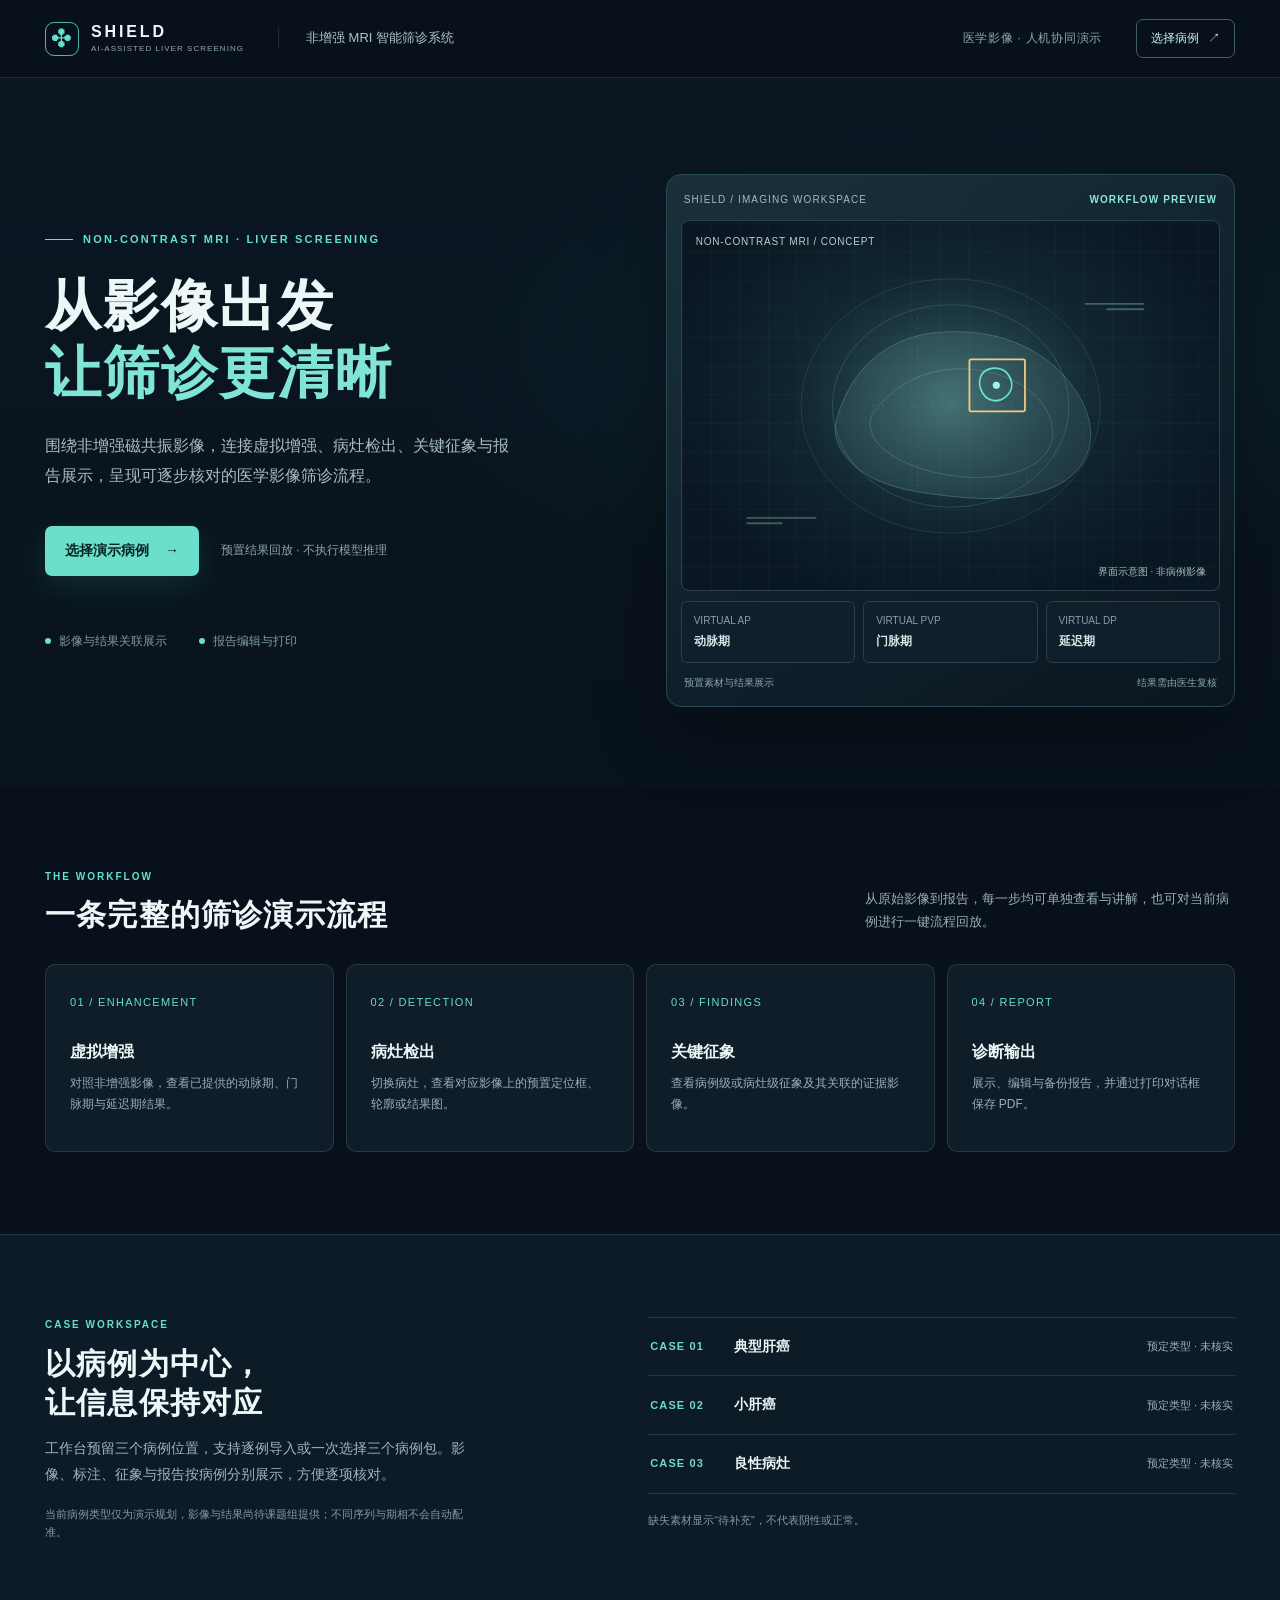
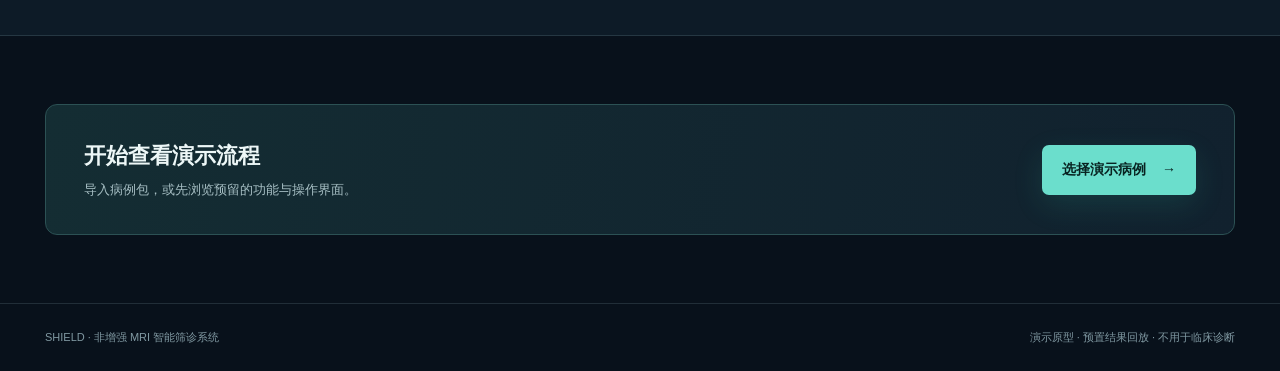
==== commit 470ceae6: "Add case selection page and sidebar workflow" ====
--- a/index.html
+++ b/index.html
@@ -28,32 +28,34 @@
 @media(max-width:400px){.sh-flow-grid{grid-template-columns:1fr}.sh-step{min-height:150px}.sh-step h3{margin-top:18px}.sh-home .sh-header-action{padding:8px;font-size:11px}}
 
 @media(max-width:400px){.sh-home-header .sh-brand{gap:8px}.sh-brand-mark{width:30px;height:30px}.sh-brand-word{font-size:14px}.sh-brand-word small{font-size:7px;letter-spacing:.04em}.sh-home .sh-header-action{gap:4px;padding:7px}}
-.sh-home[hidden],#workspaceView[hidden]{display:none!important}
+.sh-home[hidden],#workspaceView[hidden],#caseSelection[hidden]{display:none!important}
 .workspace-home{color:var(--accent);text-decoration:none;font-size:12px;white-space:nowrap}.workspace-home:focus-visible{outline:2px solid var(--accent);outline-offset:3px}
-@media print{.sh-home{display:none!important}}
+@media print{.sh-home,#caseSelection{display:none!important}}
+.case-page{min-height:100vh;background:#0a141e;color:#e7f2f4}.case-page .top{background:#0d1b27}.case-content{max-width:1180px;margin:auto;padding:56px 28px 90px}.case-content h1{font-size:30px;margin:12px 0}.case-lead{color:#9bb0b9;line-height:1.8}.case-page-layout{display:grid;grid-template-columns:minmax(0,1fr) 320px;gap:24px;margin-top:34px;align-items:start}.case-pick,.case-setup{padding:25px}.case-pick #cases{display:grid;grid-template-columns:repeat(3,minmax(0,1fr));gap:12px;margin:24px 0}.case-pick .case{width:100%;min-height:132px;background:var(--surface2);border:1px solid var(--line);padding:18px;margin:0}.case-pick .case.active{background:var(--accent-soft);border-color:var(--accent)}.case-pick .case-top{font-size:16px}.case-pick .case-sub{display:block;line-height:1.7;margin-top:16px}.case-pick .primary{font-size:13px;padding:14px 20px}.case-page .side-note{display:block}.case-setup .case-import{margin:0;padding:0;border:0}.case-setup h2{font-size:15px;margin:0 0 16px}.case-setup .case-import p{display:block}.workflow-side .stages{padding:0}.workflow-side .steps{grid-template-columns:1fr}.workflow-side .step{min-height:62px;padding:12px}.workflow-side .nextrow{display:flex;flex-direction:column;align-items:stretch}.workflow-side .nextrow p{font-size:11px}.workflow-side .primary{width:100%}.workflow-side .stages-title .count{display:none}.case-switch{display:block;color:var(--accent);text-decoration:none;font-size:12px;margin-bottom:20px}.workflow-side .step span{font-size:12px}@media(max-width:900px){.case-page-layout{grid-template-columns:1fr}}@media(max-width:700px){.case-content{padding:34px 16px 60px}.case-pick #cases{grid-template-columns:1fr}.case-pick .case{min-height:85px}.workflow-side .steps{grid-template-columns:repeat(2,minmax(0,1fr))}.workflow-side .nextrow{flex-direction:row;align-items:center}.workflow-side .primary{width:auto}.case-page .top .badge{display:none}}
 </style>
 <link rel="stylesheet" href="presentation.css">
 </head>
 <body>
 <main class="sh-home" id="landingView">
-<header class="sh-home-header"><div class="sh-wrap"><div class="sh-brand"><span class="sh-brand-mark" aria-hidden="true">✣</span><span class="sh-brand-word">SHIELD<small>AI-ASSISTED LIVER SCREENING</small></span></div><span class="sh-header-name">非增强 MRI 智能筛诊系统</span><span class="sh-header-spacer"></span><span class="sh-header-label">医学影像 · 人机协同演示</span><a class="sh-header-action" href="#workspace">进入工作台 <span aria-hidden="true">↗</span></a></div></header>
-<section class="sh-hero"><div class="sh-wrap sh-hero-grid"><div><div class="sh-kicker">NON-CONTRAST MRI · LIVER SCREENING</div><h1>从影像出发<br><em>让筛诊更清晰</em></h1><p class="sh-description">围绕非增强磁共振影像，连接虚拟增强、病灶检出、关键征象与报告展示，呈现可逐步核对的医学影像筛诊流程。</p><div class="sh-actions"><a class="sh-primary" href="#workspace">进入演示工作台 <span aria-hidden="true">→</span></a><span class="sh-action-note">预置结果回放 · 不执行模型推理</span></div><noscript><p class="sh-note">演示工作台需要启用 JavaScript，请在浏览器设置中开启后重新加载。</p></noscript><div class="sh-home-meta"><span><i></i>影像与结果关联展示</span><span><i></i>报告编辑与打印</span></div></div>
+<header class="sh-home-header"><div class="sh-wrap"><div class="sh-brand"><span class="sh-brand-mark" aria-hidden="true">✣</span><span class="sh-brand-word">SHIELD<small>AI-ASSISTED LIVER SCREENING</small></span></div><span class="sh-header-name">非增强 MRI 智能筛诊系统</span><span class="sh-header-spacer"></span><span class="sh-header-label">医学影像 · 人机协同演示</span><a class="sh-header-action" href="#cases">选择病例 <span aria-hidden="true">↗</span></a></div></header>
+<section class="sh-hero"><div class="sh-wrap sh-hero-grid"><div><div class="sh-kicker">NON-CONTRAST MRI · LIVER SCREENING</div><h1>从影像出发<br><em>让筛诊更清晰</em></h1><p class="sh-description">围绕非增强磁共振影像，连接虚拟增强、病灶检出、关键征象与报告展示，呈现可逐步核对的医学影像筛诊流程。</p><div class="sh-actions"><a class="sh-primary" href="#cases">选择演示病例 <span aria-hidden="true">→</span></a><span class="sh-action-note">预置结果回放 · 不执行模型推理</span></div><noscript><p class="sh-note">演示工作台需要启用 JavaScript，请在浏览器设置中开启后重新加载。</p></noscript><div class="sh-home-meta"><span><i></i>影像与结果关联展示</span><span><i></i>报告编辑与打印</span></div></div>
 <div class="sh-visual" aria-label="系统影像界面示意图，不是真实病例影像"><div class="sh-visual-top"><span>SHIELD / IMAGING WORKSPACE</span><b>WORKFLOW PREVIEW</b></div><div class="sh-scan"><span class="sh-scan-tag">NON-CONTRAST MRI / CONCEPT</span><svg viewBox="0 0 600 410" role="img" aria-label="抽象的影像查看界面示意"><defs><pattern id="shGrid" width="32" height="32" patternUnits="userSpaceOnUse"><path d="M32 0H0V32" fill="none" stroke="#81bfc2" stroke-opacity=".09"/></pattern><radialGradient id="shCore"><stop stop-color="#73b6b1" stop-opacity=".32"/><stop offset="1" stop-color="#17353b" stop-opacity=".1"/></radialGradient></defs><rect width="600" height="410" fill="url(#shGrid)"/><ellipse cx="300" cy="205" rx="167" ry="142" fill="url(#shCore)" stroke="#8ac7c5" stroke-opacity=".16"/><ellipse cx="300" cy="205" rx="132" ry="113" fill="none" stroke="#a4d2cf" stroke-opacity=".2"/><path d="M173 219c15-54 55-91 112-96 64-6 117 16 149 57 23 30 31 64 11 92-23 33-81 40-133 35-53-5-100-12-126-42-13-15-18-30-13-46Z" fill="#80bbb2" fill-opacity=".12" stroke="#a3dcd0" stroke-opacity=".28"/><path d="M212 215c24-36 67-55 111-51 42 4 77 24 88 55 11 32-11 54-45 62-50 11-110-3-140-27-13-10-19-25-14-39Z" fill="none" stroke="#a7ddd3" stroke-opacity=".23"/><path d="M263 105v200M201 205h198" stroke="#8ddacc" stroke-opacity=".13" stroke-dasharray="4 7"/><rect x="321" y="153" width="62" height="58" rx="2" fill="none" stroke="#f1c982" stroke-width="2"/><path d="M337 167c9-7 23-5 28 4 6 10 3 19-5 25-8 6-19 3-24-5-5-8-5-17 1-24Z" fill="none" stroke="#68e1cf" stroke-width="2"/><circle cx="351" cy="182" r="4" fill="#9df5e8"/><path d="M72 330h78M72 336h40M450 91h66M474 97h42" stroke="#96d7cb" stroke-opacity=".35" stroke-width="2"/></svg><span class="sh-scan-note">界面示意图 · 非病例影像</span></div><div class="sh-visual-bottom"><div class="sh-phase">VIRTUAL AP<strong>动脉期</strong></div><div class="sh-phase">VIRTUAL PVP<strong>门脉期</strong></div><div class="sh-phase">VIRTUAL DP<strong>延迟期</strong></div></div><div class="sh-visual-foot"><span>预置素材与结果展示</span><span>结果需由医生复核</span></div></div></div></section>
 <section class="sh-section" id="sh-flow"><div class="sh-wrap"><div class="sh-section-top"><div><div class="sh-eyebrow">THE WORKFLOW</div><h2>一条完整的筛诊演示流程</h2></div><p class="sh-section-desc">从原始影像到报告，每一步均可单独查看与讲解，也可对当前病例进行一键流程回放。</p></div><div class="sh-flow-grid"><article class="sh-step"><span class="sh-step-num">01 / ENHANCEMENT</span><h3>虚拟增强</h3><p>对照非增强影像，查看已提供的动脉期、门脉期与延迟期结果。</p></article><article class="sh-step"><span class="sh-step-num">02 / DETECTION</span><h3>病灶检出</h3><p>切换病灶，查看对应影像上的预置定位框、轮廓或结果图。</p></article><article class="sh-step"><span class="sh-step-num">03 / FINDINGS</span><h3>关键征象</h3><p>查看病例级或病灶级征象及其关联的证据影像。</p></article><article class="sh-step"><span class="sh-step-num">04 / REPORT</span><h3>诊断输出</h3><p>展示、编辑与备份报告，并通过打印对话框保存 PDF。</p></article></div></div></section>
 <section class="sh-section sh-split"><div class="sh-wrap sh-split-grid"><div><div class="sh-eyebrow">CASE WORKSPACE</div><h2>以病例为中心，<br>让信息保持对应</h2><p>工作台预留三个病例位置，支持逐例导入或一次选择三个病例包。影像、标注、征象与报告按病例分别展示，方便逐项核对。</p><p class="sh-note">当前病例类型仅为演示规划，影像与结果尚待课题组提供；不同序列与期相不会自动配准。</p></div><div class="sh-case-list"><div class="sh-case-row"><b>CASE 01</b><strong>典型肝癌</strong><span>预定类型 · 未核实</span></div><div class="sh-case-row"><b>CASE 02</b><strong>小肝癌</strong><span>预定类型 · 未核实</span></div><div class="sh-case-row"><b>CASE 03</b><strong>良性病灶</strong><span>预定类型 · 未核实</span></div><p class="sh-note">缺失素材显示“待补充”，不代表阴性或正常。</p></div></div></section>
-<section class="sh-bottom"><div class="sh-wrap"><div class="sh-bottom-box"><div><h2>开始查看演示流程</h2><p>导入病例包，或先浏览预留的功能与操作界面。</p></div><a class="sh-primary" href="#workspace">进入演示工作台 <span aria-hidden="true">→</span></a></div></div></section>
+<section class="sh-bottom"><div class="sh-wrap"><div class="sh-bottom-box"><div><h2>开始查看演示流程</h2><p>导入病例包，或先浏览预留的功能与操作界面。</p></div><a class="sh-primary" href="#cases">选择演示病例 <span aria-hidden="true">→</span></a></div></div></section>
 <footer class="sh-footer"><div class="sh-wrap"><span>SHIELD · 非增强 MRI 智能筛诊系统</span><span>演示原型 · 预置结果回放 · 不用于临床诊断</span></div></footer>
 </main>
+<div id="caseSelection" class="case-page" hidden><header class="top"><div class="logo"><div class="mark">✣</div><div class="brand">SHIELD<small>AI-ASSISTED LIVER SCREENING</small></div></div><div class="top-title">非增强 MRI 智能筛诊系统</div><a class="workspace-home" href="#home">← 返回首页</a><div class="spacer"></div><span class="badge">预置结果回放 · 不执行推理</span></header><main class="case-content"><div class="eyebrow">CASE SELECTION / 病例选择</div><h1>选择演示病例</h1><p class="case-lead">选择一例进入工作台，也可以先导入课题组提供的病例包。<br>当前三个病例类型为演示预留，实际结果以导入素材为准。</p><div class="case-page-layout"><section class="card case-pick"><div class="headrow"><div class="label">演示病例</div><span class="count">03 CASES</span></div><div id="cases"></div><a href="#workspace" class="primary" id="openWorkspace" style="display:inline-block;text-decoration:none">进入所选病例工作台　→</a></section><aside class="card case-setup"><h2>准备病例素材</h2><div class="case-import"><button class="ghost" id="importCase">导入当前病例包</button><button class="ghost" id="batchImport" type="button" style="margin-top:8px">一次导入三个病例包</button><input id="batchFiles" type="file" accept=".json,application/json" multiple hidden><a class="ghost builder-link" href="case-builder.html" target="_blank" rel="noopener">制作病例包 ↗</a><details class="single-import"><summary>临时载入单张影像</summary><label>影像序列 <select id="singleSequence"><option>T2WI</option><option>DWI</option><option>ADC</option><option>T1WI</option><option>T1WI-IP</option><option>T1WI-OP</option><option>DWI-LOW</option><option>DWI-HIGH</option><option>PRE</option></select></label><button class="ghost" id="singleImport" type="button">选择本地图片</button><input id="singleFile" type="file" accept=".png,.jpg,.jpeg,.webp,image/png,image/jpeg,image/webp" hidden><button class="ghost" id="saveSingle" type="button" hidden>下载临时影像病例包</button><button class="ghost" id="confirmSingle" type="button" hidden>我已确认文件保存</button><p>只显示输入影像，不套用旧结果。请下载并保留病例包；报告编辑内容需另行备份，才能在其他设备恢复。</p></details><input id="caseFile" type="file" accept=".json,application/json" hidden><button class="ghost" id="readinessButton" type="button">查看三例素材清单</button><a class="guide-link" href="%E6%BC%94%E7%A4%BA%E6%93%8D%E4%BD%9C%E6%8C%87%E5%8D%97.txt" target="_blank" rel="noopener">打开演示操作指南 ↗</a><p id="importStatus" role="status">选择病例后导入对应 JSON 病例包。页面不主动保存影像，刷新后需重新导入。</p><p>仅支持预先整理的 PNG / JPEG / WebP 病例包，不执行模型推理。</p></div></aside></div></main></div>
 <div id="workspaceView" hidden>
 <div id="bootWarning" class="boot-warning" role="status">正在加载演示工作台；如果此提示持续显示，请完整解压所有文件并使用新版 Edge 或 Chrome。</div>
 <header class="top"><div class="logo"><div class="mark">✣</div><div class="brand">SHIELD<small>AI-ASSISTED LIVER SCREENING</small></div></div><div class="top-title">非增强 MRI 智能筛诊系统</div><a class="workspace-home" href="#home">← 返回首页</a><div class="spacer"></div><span class="badge">预置结果回放 · 不执行推理</span></header>
 <main class="main"><div class="intro"><div><div class="eyebrow">Imaging workspace / 影像工作台</div><h1>非增强 MRI 智能筛诊</h1><p>面向肝癌高危人群 · 从影像查看到结构化报告</p></div><div class="intro-right">项目演示原型<br>病例包在本地读取</div></div>
-<div class="layout"><aside class="card side"><div class="headrow"><div class="label">演示病例</div><span class="count">03 CASES</span></div><p class="side-note">预留三个病例位置，素材补充后可切换查看。</p><div id="cases"></div><div class="case-import"><button class="ghost" id="importCase">导入当前病例包</button><button class="ghost" id="batchImport" type="button" style="margin-top:8px">一次导入三个病例包</button><input id="batchFiles" type="file" accept=".json,application/json" multiple hidden><a class="ghost builder-link" href="case-builder.html" target="_blank" rel="noopener">制作病例包 ↗</a><details class="single-import"><summary>临时载入单张影像</summary><label>影像序列 <select id="singleSequence"><option>T2WI</option><option>DWI</option><option>ADC</option><option>T1WI</option><option>T1WI-IP</option><option>T1WI-OP</option><option>DWI-LOW</option><option>DWI-HIGH</option><option>PRE</option></select></label><button class="ghost" id="singleImport" type="button">选择本地图片</button><input id="singleFile" type="file" accept=".png,.jpg,.jpeg,.webp,image/png,image/jpeg,image/webp" hidden><button class="ghost" id="saveSingle" type="button" hidden>下载临时影像病例包</button><button class="ghost" id="confirmSingle" type="button" hidden>我已确认文件保存</button><p>只显示输入影像，不套用旧结果。请下载并保留病例包；报告编辑内容需另行备份，才能在其他设备恢复。</p></details><input id="caseFile" type="file" accept=".json,application/json" hidden><button class="ghost" id="readinessButton" type="button">查看三例素材清单</button><a class="guide-link" href="%E6%BC%94%E7%A4%BA%E6%93%8D%E4%BD%9C%E6%8C%87%E5%8D%97.txt" target="_blank" rel="noopener">打开演示操作指南 ↗</a><p id="importStatus" role="status">选择病例后导入对应 JSON 病例包。页面不主动保存影像，刷新后需重新导入。</p><p>仅支持预先整理的 PNG / JPEG / WebP 病例包，不执行模型推理。</p></div></aside>
-<section class="card work"><div class="work-head"><div class="work-title"><span id="caseTitle">病例 01</span><small id="caseSubtitle">典型肝癌 · 素材待补充</small></div><button class="ghost" id="reset">重置演示</button></div><div class="view-controls" id="sequenceControls" aria-label="非增强序列"></div><div id="phaseToolbar" class="phase-toolbar" aria-label="虚拟增强视图"><span class="phase-caption">虚拟增强</span><button class="phase-button active" data-layout="compare" aria-pressed="true">原图对照</button><button class="phase-button" data-layout="triple" aria-pressed="false">三期并排</button><span class="spacer"></span><span id="phaseButtons"><button class="phase-button active" data-phase="0" aria-pressed="true">动脉期</button> <button class="phase-button" data-phase="1" aria-pressed="false">门脉期</button> <button class="phase-button" data-phase="2" aria-pressed="false">延迟期</button></span></div><div id="lesionToolbar" class="lesion-toolbar" hidden><label id="lesionModeWrap" hidden>查看方式 <select id="lesionMode"><option value="vector">独立标注</option><option value="rendered">预绘制结果图</option></select></label><label id="lesionRenderedWrap" hidden>结果图 <select id="lesionRendered"></select></label><span>标注显示</span><label><input type="checkbox" id="showBox">定位框</label><label><input type="checkbox" id="showContour">分割轮廓</label><label id="annotationChoice" hidden>定位到标注 <select id="annotationTarget" aria-label="定位到标注影像"></select></label><span class="notice">影像及标注素材待补充</span></div><div id="findingToolbar" class="lesion-toolbar" hidden><label id="findingModeWrap" hidden>查看方式 <select id="findingMode"><option value="evidence">证据影像</option><option value="rendered">预绘制结果图</option></select></label><label id="findingRenderedWrap" hidden>结果图 <select id="findingRendered"></select></label><span class="notice" id="findingRenderedNotice" hidden>预绘制图的标注无法单独关闭；底图关系由团队声明，未自动配准。</span></div><div class="viewer"><div class="view-grid" id="viewGrid" tabindex="-1" aria-label="影像和结果区域"><div class="viewport"><div class="viewport-label">非增强影像 / <span id="sequence">T2WI</span></div><div class="placeholder"><div class="placeholder-icon">＋</div><b>原始影像待补充</b><span>请提供该病例对应影像</span></div><span class="viewport-corner">— / —</span></div><div class="viewport"><div class="viewport-label" id="viewLabel">虚拟增强 / 结果区</div><div class="placeholder"><div class="placeholder-icon">＋</div><b id="viewPlaceholder">虚拟增强影像待补充</b><span>此处为预留展示区域</span></div><span class="viewport-corner">— / —</span></div></div><div class="under-view"><span id="viewerStatus">影像查看区 · 当前无影像数据</span><span class="viewtools"><button class="ghost" id="zoomOut" aria-label="缩小所有影像">−</button><span id="zoomValue">100%</span><button class="ghost" id="zoomIn" aria-label="放大所有影像">＋</button><button class="ghost" id="zoomReset" aria-label="所有影像恢复适配">全部适配</button></span></div></div><div class="stages"><div class="stages-title"><span class="label">演示流程</span><span class="count">点击步骤查看对应区域</span></div><div class="steps" id="steps"></div><div class="nextrow"><p id="hint">查看三期虚拟增强结果；素材待补充。</p><button class="primary" id="autoplay">▶ &nbsp;一键演示流程</button></div></div></section>
+<div class="layout"><aside class="card side workflow-side"><a class="case-switch" href="#cases">← 更换病例 / 导入素材</a><div class="stages"><div class="stages-title"><span class="label">演示流程</span><span class="count">点击步骤查看对应区域</span></div><div class="steps" id="steps"></div><div class="nextrow"><p id="hint">查看三期虚拟增强结果；素材待补充。</p><button class="primary" id="autoplay">▶ &nbsp;一键演示流程</button></div></div></aside>
+<section class="card work"><div class="work-head"><div class="work-title"><span id="caseTitle">病例 01</span><small id="caseSubtitle">典型肝癌 · 素材待补充</small></div><button class="ghost" id="reset">重置演示</button></div><div class="view-controls" id="sequenceControls" aria-label="非增强序列"></div><div id="phaseToolbar" class="phase-toolbar" aria-label="虚拟增强视图"><span class="phase-caption">虚拟增强</span><button class="phase-button active" data-layout="compare" aria-pressed="true">原图对照</button><button class="phase-button" data-layout="triple" aria-pressed="false">三期并排</button><span class="spacer"></span><span id="phaseButtons"><button class="phase-button active" data-phase="0" aria-pressed="true">动脉期</button> <button class="phase-button" data-phase="1" aria-pressed="false">门脉期</button> <button class="phase-button" data-phase="2" aria-pressed="false">延迟期</button></span></div><div id="lesionToolbar" class="lesion-toolbar" hidden><label id="lesionModeWrap" hidden>查看方式 <select id="lesionMode"><option value="vector">独立标注</option><option value="rendered">预绘制结果图</option></select></label><label id="lesionRenderedWrap" hidden>结果图 <select id="lesionRendered"></select></label><span>标注显示</span><label><input type="checkbox" id="showBox">定位框</label><label><input type="checkbox" id="showContour">分割轮廓</label><label id="annotationChoice" hidden>定位到标注 <select id="annotationTarget" aria-label="定位到标注影像"></select></label><span class="notice">影像及标注素材待补充</span></div><div id="findingToolbar" class="lesion-toolbar" hidden><label id="findingModeWrap" hidden>查看方式 <select id="findingMode"><option value="evidence">证据影像</option><option value="rendered">预绘制结果图</option></select></label><label id="findingRenderedWrap" hidden>结果图 <select id="findingRendered"></select></label><span class="notice" id="findingRenderedNotice" hidden>预绘制图的标注无法单独关闭；底图关系由团队声明，未自动配准。</span></div><div class="viewer"><div class="view-grid" id="viewGrid" tabindex="-1" aria-label="影像和结果区域"><div class="viewport"><div class="viewport-label">非增强影像 / <span id="sequence">T2WI</span></div><div class="placeholder"><div class="placeholder-icon">＋</div><b>原始影像待补充</b><span>请提供该病例对应影像</span></div><span class="viewport-corner">— / —</span></div><div class="viewport"><div class="viewport-label" id="viewLabel">虚拟增强 / 结果区</div><div class="placeholder"><div class="placeholder-icon">＋</div><b id="viewPlaceholder">虚拟增强影像待补充</b><span>此处为预留展示区域</span></div><span class="viewport-corner">— / —</span></div></div><div class="under-view"><span id="viewerStatus">影像查看区 · 当前无影像数据</span><span class="viewtools"><button class="ghost" id="zoomOut" aria-label="缩小所有影像">−</button><span id="zoomValue">100%</span><button class="ghost" id="zoomIn" aria-label="放大所有影像">＋</button><button class="ghost" id="zoomReset" aria-label="所有影像恢复适配">全部适配</button></span></div></div></section>
 <aside class="card right"><div class="result-head headrow"><div class="label">分析与报告</div><span class="pill" id="resultStatus">预置结果待补充</span><div class="right-jump"><button id="gotoFindings" type="button">征象</button><button id="gotoReport" type="button">报告</button></div></div><div class="result-section"><div class="section-title">病灶信息 <span>LESIONS</span></div><div id="lesionResults" class="empty">病灶结果待补充</div><div class="fields"><div class="field"><span>病灶位置</span><span id="lesionLocation">待补充</span></div><div class="field"><span>病灶大小</span><span id="lesionSize">待补充</span></div><div class="field"><span>预置病灶分类</span><span id="lesionClassification">待补充</span></div></div></div><div class="result-section" id="findingsSection" tabindex="-1" aria-label="关键征象"><div class="section-title">关键征象 <span>FINDINGS</span></div><p class="signs-note">示例名称 · 完整清单及置信度口径待确认</p><div class="signs-list" aria-label="关键征象示例"><div class="sign-row"><span>非环形动脉期高强化</span><span class="sign-status">待补充</span></div><div class="sign-row"><span>非周边廓清</span><span class="sign-status">待补充</span></div><div class="sign-row"><span>强化包膜</span><span class="sign-status">待补充</span></div><div class="sign-row"><span>显著T2高信号</span><span class="sign-status">待补充</span></div><div class="sign-row"><span>周边不连续结节状强化</span><span class="sign-status">待补充</span></div><div class="sign-row"><span>环形动脉期高强化</span><span class="sign-status">待补充</span></div><div class="sign-row"><span>轻中度T2高信号</span><span class="sign-status">待补充</span></div><div class="sign-row"><span>马赛克结构</span><span class="sign-status">待补充</span></div></div></div><div class="report" id="reportSection"><div class="section-title">诊断报告 <span>EDITABLE</span></div><div class="report-fields"><div class="report-case">当前病例：<span id="reportCase">病例 01</span></div><p id="reportConflict" class="storage-warning" role="alert" hidden>报告保存冲突：本页内容未覆盖本机内容。请先备份本页，关闭其他标签页，再读取本机最新报告。</p><label class="report-field">检查项目<textarea class="report-compact" rows="1" data-report="exam" placeholder="待填写"></textarea></label><label class="report-field">检查号（可选）<textarea class="report-compact" rows="1" data-report="examNo" placeholder="待填写"></textarea></label><div class="report-row"><label class="report-field">性别（可选）<textarea class="report-compact" rows="1" data-report="sex" placeholder="待填写"></textarea></label><label class="report-field">年龄（可选）<textarea class="report-compact" rows="1" data-report="age" placeholder="待填写"></textarea></label></div><div class="report-row"><label class="report-field">检查日期（可选）<textarea class="report-compact" rows="1" data-report="examDate" placeholder="待填写"></textarea></label><label class="report-field">检查部位（可选）<textarea class="report-compact" rows="1" data-report="examRegion" placeholder="待填写"></textarea></label></div><label class="report-field">检查技术（可选）<textarea data-report="examMethod" placeholder="待填写"></textarea></label><label class="report-field">检查所见<textarea data-report="findings" placeholder="待填写"></textarea></label><label class="report-field">关键征象<textarea data-report="keySigns" placeholder="待填写"></textarea></label><label class="report-field">诊断意见<textarea data-report="diagnosis" placeholder="待填写"></textarea></label><label class="report-field">建议<textarea data-report="recommendation" placeholder="待填写"></textarea></label><div class="report-row"><label class="report-field">报告医师<textarea class="report-compact" rows="1" data-report="doctor" placeholder="待填写"></textarea></label><label class="report-field">报告日期<textarea class="report-compact" rows="1" data-report="date" placeholder="待填写"></textarea></label></div><div class="report-row"><label class="report-field">审核医师（可选）<textarea class="report-compact" rows="1" data-report="reviewer" placeholder="待填写"></textarea></label><label class="report-field">审核日期（可选）<textarea class="report-compact" rows="1" data-report="reviewDate" placeholder="待填写"></textarea></label></div></div><div class="report-actions"><span id="storageStatus" role="status">本机保存已启用，建议备份报告</span><button class="ghost" id="print">打印 / 保存 PDF ↗</button></div><div class="report-backup"><button class="ghost" id="reloadReport" hidden>读取本机最新报告</button><button class="ghost" id="exportReport">备份报告</button><button class="ghost" id="exportReportText">导出报告文本</button><button class="ghost" id="importReport">恢复报告</button><button class="ghost" id="migrateReport">核对迁移旧备份</button><input id="reportFile" type="file" accept=".json,application/json" hidden><input id="migrationFile" type="file" accept=".json,application/json" hidden></div><button class="clear-report" id="clearReport">清除当前病例本机编辑报告</button><button class="clear-report" id="clearAllReports">清除此浏览器存储区的全部 SHIELD 报告</button><button class="clear-report" id="legacyReport" hidden>恢复旧版报告（需核对病例）</button><button class="clear-report" id="slotReport" hidden>复制占位报告（需核对病例）</button><div class="print-report" id="printReport"></div></div></aside></div><div class="footer"><span>SHIELD · 影像辅助筛诊系统</span><span>演示原型 · 不执行模型推理 · 请使用脱敏素材</span></div></main>
+</div>
 <dialog id="batchDialog" class="readiness-dialog" aria-labelledby="batchTitle"><div class="readiness-head"><h2 id="batchTitle">导入三个病例包</h2></div><p>按病例包内编号分配；不上传，不执行模型推理。关闭或刷新后仍需重新导入。</p><p id="batchStatus" role="status" aria-live="polite"></p><ul id="batchResults"></ul><button id="batchClose" class="ghost" type="button">取消剩余导入</button></dialog><dialog id="readinessDialog" class="readiness-dialog" aria-labelledby="readinessTitle"><form method="dialog"><div class="readiness-head"><h2 id="readinessTitle">三例素材清单</h2><button class="ghost" aria-label="关闭清单">关闭</button></div><p>只统计当前页面已载入的素材，不代表病灶阴性、影像配准或医学结果已验证。关闭或刷新后需要重新导入病例包。</p><div class="readiness-scroll"><table><thead><tr><th>病例</th><th>病例包</th><th>非增强</th><th>动脉期</th><th>门脉期</th><th>延迟期</th><th>标注</th><th>征象</th><th>报告</th></tr></thead><tbody id="readinessRows"></tbody></table></div><p>不同序列与期相独立切换，不自动配准。请由团队逐一核对影像、标注和报告。</p></form></dialog>
 <dialog id="migrationDialog" class="readiness-dialog" aria-labelledby="migrationTitle"><div class="readiness-head"><h2 id="migrationTitle">人工核对旧报告备份</h2></div><p>备份与当前病例的编号和包 ID 相同，但文件内容指纹不同。相同编号或包 ID 不证明患者相同；请逐项核对旧报告与当前病例，确认无误后才覆盖当前报告。</p><div id="migrationPreview" class="migration-preview"></div><div class="migration-actions"><button id="cancelMigration" class="ghost" type="button" autofocus>取消</button><button id="confirmMigration" class="primary" type="button">确认已核对并迁移</button></div></dialog>
-</div>
 <script src="case-data.js"></script>
 <script src="viewer.js"></script>
 <script src="report-backup.js"></script>
@@ -61,8 +63,8 @@
 <script src="app.js"></script>
 <script>
 (function(){'use strict';
- const home=document.getElementById('landingView'),workspace=document.getElementById('workspaceView');
- function renderView(focus){const showWorkspace=location.hash==='#workspace';home.hidden=showWorkspace;workspace.hidden=!showWorkspace;if(focus){window.scrollTo(0,0);const target=showWorkspace?document.getElementById('caseTitle'):home.querySelector('h1');if(target){target.tabIndex=-1;target.focus({preventScroll:true})}}}
+ const home=document.getElementById('landingView'),workspace=document.getElementById('workspaceView'),caseSelection=document.getElementById('caseSelection');
+ function renderView(focus){const showWorkspace=location.hash==='#workspace',showCases=location.hash==='#cases';home.hidden=showWorkspace||showCases;workspace.hidden=!showWorkspace;caseSelection.hidden=!showCases;if(focus){window.scrollTo(0,0);const target=showWorkspace?document.getElementById('caseTitle'):showCases?caseSelection.querySelector('h1'):home.querySelector('h1');if(target){target.tabIndex=-1;target.focus({preventScroll:true})}}}
  addEventListener('hashchange',()=>renderView(true));renderView(false);
 })();
 </script>
